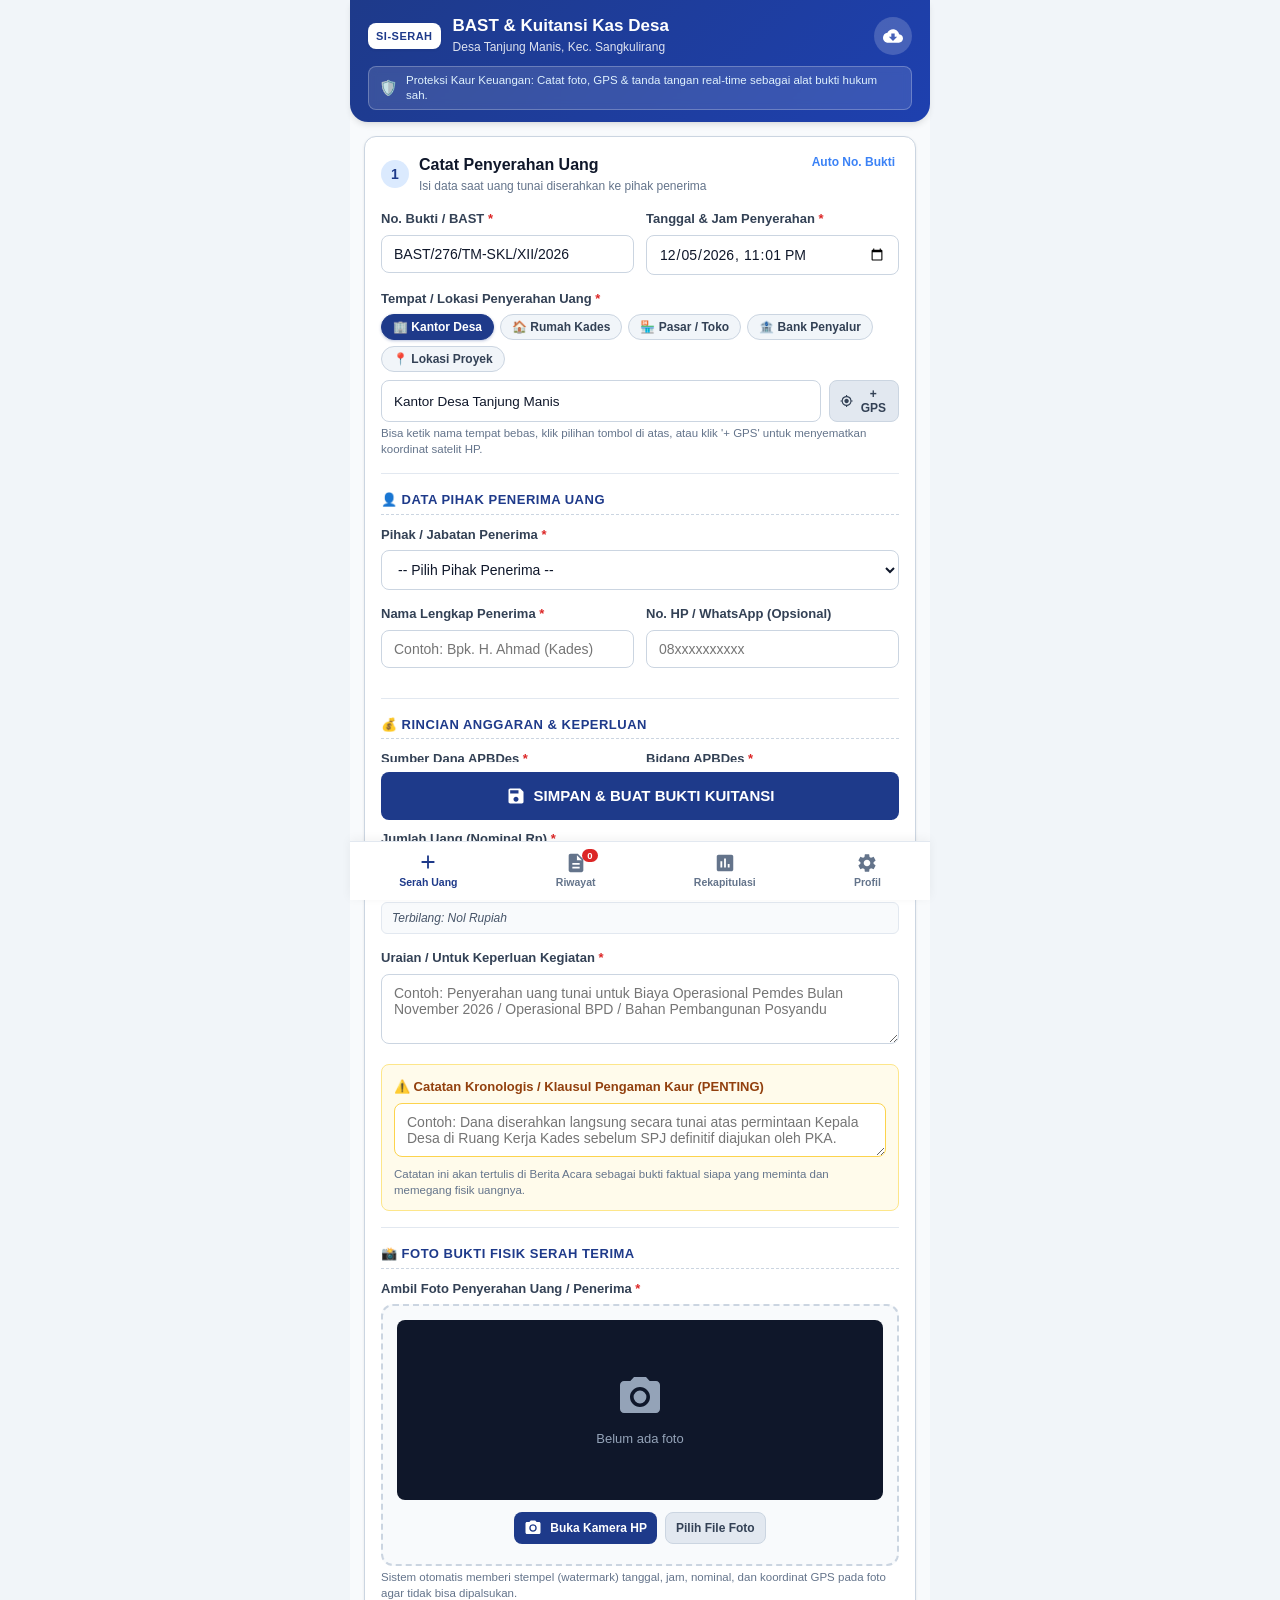
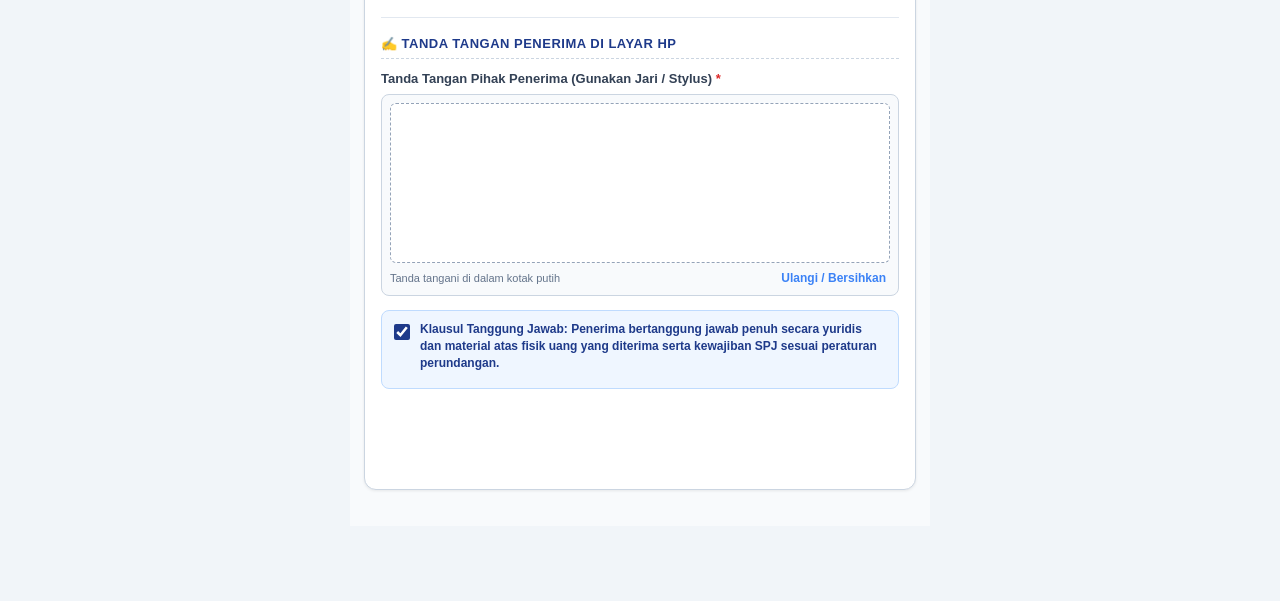
==== android/app/src/main/assets/index.html @ 02abe0c5 "Revisi v1.0.2: Format 1 halaman A4 rapi, logo Kutai Timur, alamat baru, dan output Rekapitulasi Exce" ====
<!DOCTYPE html>
<html lang="id">
<head>
  <meta charset="UTF-8">
  <meta name="viewport" content="width=device-width, initial-scale=1.0, maximum-scale=1.0, user-scalable=no">
  <meta name="theme-color" content="#1e3a8a">
  <meta name="apple-mobile-web-app-capable" content="yes">
  <meta name="apple-mobile-web-app-status-bar-style" content="black-translucent">
  <title>SI-SERAH DESA | Kuitansi & BAST Digital Dana Desa</title>
  <link rel="manifest" href="manifest.json">
  <link rel="stylesheet" href="styles.css">
  <link rel="icon" type="image/svg+xml" href="data:image/svg+xml,<svg xmlns='http://www.w3.org/2000/svg' viewBox='0 0 24 24' fill='%231e3a8a'><path d='M12 2C6.48 2 2 6.48 2 12s4.48 10 10 10 10-4.48 10-10S17.52 2 12 2zm1 17.93c-3.95-.49-7-3.85-7-7.93 0-.62.08-1.21.21-1.79L9 15v1c0 1.1.9 2 2 2v1.93zm6.9-2.54c-.26-.81-1-1.39-1.9-1.39h-1v-3c0-.55-.45-1-1-1H8v-2h2c.55 0 1-.45 1-1V7h2c1.1 0 2-.9 2-2v-.41c2.93 1.19 5 4.06 5 7.41 0 2.08-.8 3.97-2.1 5.39z'/></svg>">
</head>
<body>
  <div id="app" class="app-container">
    <!-- Top Header -->
    <header class="app-header no-print">
      <div class="header-content">
        <div class="header-logo-area">
          <div class="header-badge">SI-SERAH</div>
          <div>
            <h1 class="header-title">BAST & Kuitansi Kas Desa</h1>
            <p class="header-subtitle" id="headerSubtitle">Desa Tanjung Manis, Kec. Sangkulirang</p>
          </div>
        </div>
        <div class="header-actions">
          <button id="btnQuickBackup" class="btn-icon" title="Ekspor Cadangan Data">
            <svg viewBox="0 0 24 24" width="20" height="20" fill="currentColor"><path d="M19.35 10.04C18.67 6.59 15.64 4 12 4 9.11 4 6.6 5.64 5.35 8.04 2.34 8.36 0 10.91 0 14c0 3.31 2.69 6 6 6h13c2.76 0 5-2.24 5-5 0-2.64-2.05-4.78-4.65-4.96zM17 13l-5 5-5-5h3V9h4v4h3z"/></svg>
          </button>
        </div>
      </div>
      <!-- Notice Alert for Protection -->
      <div class="protection-banner">
        <span class="protection-icon">🛡️</span>
        <span class="protection-text">Proteksi Kaur Keuangan: Catat foto, GPS & tanda tangan real-time sebagai alat bukti hukum sah.</span>
      </div>
    </header>

    <!-- Main View Container -->
    <main class="main-content">

      <!-- ================= TAB 1: FORM INPUT SERAH TERIMA ================= -->
      <section id="tab-form" class="tab-pane active no-print">
        <div class="card form-card">
          <div class="card-header">
            <div class="card-title-group">
              <span class="badge-number">1</span>
              <div>
                <h2 class="card-title">Catat Penyerahan Uang</h2>
                <p class="card-subtitle">Isi data saat uang tunai diserahkan ke pihak penerima</p>
              </div>
            </div>
            <button type="button" id="btnAutoNo" class="btn-text-sm">Auto No. Bukti</button>
          </div>

          <form id="disbursementForm" autocomplete="off">
            <!-- No. Bukti & Tanggal -->
            <div class="form-grid-2">
              <div class="form-group">
                <label for="noBukti">No. Bukti / BAST <span class="req">*</span></label>
                <input type="text" id="noBukti" name="noBukti" required placeholder="BAST/001/TM/2026">
              </div>
              <div class="form-group">
                <label for="tanggal">Tanggal & Jam Penyerahan <span class="req">*</span></label>
                <input type="datetime-local" id="tanggal" name="tanggal" required>
              </div>
            </div>

            <!-- Lokasi Penyerahan Uang (Bisa Manual & GPS) -->
            <div class="form-group gps-group">
              <label for="lokasiKoordinat">Tempat / Lokasi Penyerahan Uang <span class="req">*</span></label>
              
              <!-- Pilihan Cepat Lokasi -->
              <div class="quick-location-chips" id="quickLocationChips">
                <button type="button" class="btn-chip active-chip" data-loc="Kantor Desa Tanjung Manis">🏢 Kantor Desa</button>
                <button type="button" class="btn-chip" data-loc="Rumah Kepala Desa">🏠 Rumah Kades</button>
                <button type="button" class="btn-chip" data-loc="Pasar / Toko Sangkulirang">🏪 Pasar / Toko</button>
                <button type="button" class="btn-chip" data-loc="Bank Penyalur (Sangkulirang)">🏦 Bank Penyalur</button>
                <button type="button" class="btn-chip" data-loc="Lokasi Lapangan / Proyek">📍 Lokasi Proyek</button>
              </div>

              <div class="gps-control">
                <input type="text" id="lokasiKoordinat" name="lokasiKoordinat" required placeholder="Ketik lokasi bebas (misal: Di Kantor Desa / Rumah Kades / Pasar Sangkulirang)" value="Kantor Desa Tanjung Manis">
                <button type="button" id="btnGetLocation" class="btn-secondary btn-sm" title="Kunci Koordinat Satelit GPS">
                  <svg viewBox="0 0 24 24" width="16" height="16" fill="currentColor"><path d="M12 8c-2.21 0-4 1.79-4 4s1.79 4 4 4 4-1.79 4-4-1.79-4-4-4zm8.94 3A8.994 8.994 0 0 0 13 3.06V1h-2v2.06A8.994 8.994 0 0 0 3.06 11H1v2h2.06A8.994 8.994 0 0 0 11 20.94V23h2v-2.06A8.994 8.994 0 0 0 20.94 13H23v-2h-2.06zM12 19c-3.87 0-7-3.13-7-7s3.13-7 7-7 7 3.13 7 7-3.13 7-7 7z"/></svg>
                  + GPS
                </button>
              </div>
              <small class="help-text" id="gpsStatus">Bisa ketik nama tempat bebas, klik pilihan tombol di atas, atau klik '+ GPS' untuk menyematkan koordinat satelit HP.</small>
            </div>

            <hr class="form-divider">

            <!-- Data Penerima -->
            <div class="section-title">
              <span>👤 Data Pihak Penerima Uang</span>
            </div>

            <div class="form-group">
              <label for="penerimaJabatan">Pihak / Jabatan Penerima <span class="req">*</span></label>
              <select id="penerimaJabatan" name="penerimaJabatan" required>
                <option value="">-- Pilih Pihak Penerima --</option>
                <option value="Kepala Desa">Kepala Desa (Kades)</option>
                <option value="Badan Permusyawaratan Desa (BPD)">Pengurus / Anggota BPD</option>
                <option value="Pelaksana Kegiatan Anggaran (PKA)">Pelaksana Kegiatan Anggaran (PKA / Kasi / Kaur)</option>
                <option value="Tim Pelaksana Kegiatan (TPK)">Tim Pelaksana Kegiatan (TPK Fisik)</option>
                <option value="Lembaga Pemberdayaan Masyarakat (LPM)">LPM / Karang Taruna / PKK</option>
                <option value="Pihak Ketiga / Rekanan / Penyedia">Pihak Ketiga / Rekanan / Toko</option>
                <option value="Penerima Manfaat Langsung">Penerima Manfaat Langsung (BLT-DD / Honor)</option>
                <option value="Lainnya">Lainnya (Tulis Manual)</option>
              </select>
            </div>

            <div class="form-grid-2">
              <div class="form-group">
                <label for="penerimaNama">Nama Lengkap Penerima <span class="req">*</span></label>
                <input type="text" id="penerimaNama" name="penerimaNama" required placeholder="Contoh: Bpk. H. Ahmad (Kades)">
              </div>
              <div class="form-group">
                <label for="penerimaKontak">No. HP / WhatsApp (Opsional)</label>
                <input type="tel" id="penerimaKontak" name="penerimaKontak" placeholder="08xxxxxxxxxx">
              </div>
            </div>

            <hr class="form-divider">

            <!-- Rincian Dana -->
            <div class="section-title">
              <span>💰 Rincian Anggaran & Keperluan</span>
            </div>

            <div class="form-grid-2">
              <div class="form-group">
                <label for="sumberDana">Sumber Dana APBDes <span class="req">*</span></label>
                <select id="sumberDana" name="sumberDana" required>
                  <option value="DDS (Dana Desa)">DDS (Dana Desa / APBN)</option>
                  <option value="ADD (Alokasi Dana Desa)">ADD (Alokasi Dana Desa / APBD)</option>
                  <option value="PBH (Bagi Hasil Pajak & Retribusi)">PBH (Bagi Hasil Pajak & Retribusi)</option>
                  <option value="PADes (Pendapatan Asli Desa)">PADes (Pendapatan Asli Desa)</option>
                  <option value="Bantuan Keuangan Provinsi/Kabupaten">Bantuan Keuangan Provinsi / Kab</option>
                  <option value="SiLPA (Sisa Lebih Perhitungan Anggaran)">SiLPA Tahun Sebelumnya</option>
                  <option value="Pendapatan Lain-lain Sah">Pendapatan Lain-lain Sah</option>
                </select>
              </div>

              <div class="form-group">
                <label for="bidangKegiatan">Bidang APBDes <span class="req">*</span></label>
                <select id="bidangKegiatan" name="bidangKegiatan" required>
                  <option value="Bidang 1: Penyelenggaraan Pemerintahan Desa">Bidang 1: Operasional / Pemdes</option>
                  <option value="Bidang 2: Pelaksanaan Pembangunan Desa">Bidang 2: Pembangunan / Fisik</option>
                  <option value="Bidang 3: Pembinaan Kemasyarakatan Desa">Bidang 3: Pembinaan Kemasyarakatan</option>
                  <option value="Bidang 4: Pemberdayaan Masyarakat Desa">Bidang 4: Pemberdayaan Masyarakat</option>
                  <option value="Bidang 5: Penanggulangan Bencana & Darurat">Bidang 5: Bencana / Darurat / BLT</option>
                </select>
              </div>
            </div>

            <div class="form-group">
              <label for="jumlahUang">Jumlah Uang (Nominal Rp) <span class="req">*</span></label>
              <div class="input-currency">
                <span class="currency-prefix">Rp</span>
                <input type="text" id="jumlahUang" name="jumlahUang" required placeholder="0" class="input-lg">
              </div>
              <div class="terbilang-box" id="terbilangBox">
                <em>Terbilang: Nol Rupiah</em>
              </div>
            </div>

            <div class="form-group">
              <label for="uraianKeperluan">Uraian / Untuk Keperluan Kegiatan <span class="req">*</span></label>
              <textarea id="uraianKeperluan" name="uraianKeperluan" rows="3" required placeholder="Contoh: Penyerahan uang tunai untuk Biaya Operasional Pemdes Bulan November 2026 / Operasional BPD / Bahan Pembangunan Posyandu"></textarea>
            </div>

            <!-- Catatan Khusus Pengaman Kaur Keuangan -->
            <div class="form-group highlight-box">
              <label for="catatanKaur">⚠️ Catatan Kronologis / Klausul Pengaman Kaur (PENTING)</label>
              <textarea id="catatanKaur" name="catatanKaur" rows="2" placeholder="Contoh: Dana diserahkan langsung secara tunai atas permintaan Kepala Desa di Ruang Kerja Kades sebelum SPJ definitif diajukan oleh PKA."></textarea>
              <small class="help-text">Catatan ini akan tertulis di Berita Acara sebagai bukti faktual siapa yang meminta dan memegang fisik uangnya.</small>
            </div>

            <hr class="form-divider">

            <!-- FOTO BUKTI SERAH TERIMA -->
            <div class="section-title">
              <span>📸 Foto Bukti Fisik Serah Terima</span>
            </div>

            <div class="form-group">
              <label>Ambil Foto Penyerahan Uang / Penerima <span class="req">*</span></label>
              <div class="photo-capture-area">
                <div class="photo-preview-wrap" id="photoPreviewWrap">
                  <div class="photo-placeholder" id="photoPlaceholder">
                    <svg viewBox="0 0 24 24" width="48" height="48" fill="currentColor"><path d="M12 12m-3.2 0a3.2 3.2 0 1 0 6.4 0 3.2 3.2 0 1 0 -6.4 0M9 2L7.17 4H4c-1.1 0-2 .9-2 2v12c0 1.1.9 2 2 2h16c1.1 0 2-.9 2-2V6c0-1.1-.9-2-2-2h-3.17L15 2H9zm3 15c-2.76 0-5-2.24-5-5s2.24-5 5-5 5 2.24 5 5-2.24 5-5 5z"/></svg>
                    <p>Belum ada foto</p>
                  </div>
                  <img id="photoPreview" alt="Bukti Serah Terima" class="photo-img hidden">
                </div>

                <div class="photo-btn-row">
                  <label for="cameraInput" class="btn-primary btn-sm btn-camera">
                    <svg viewBox="0 0 24 24" width="18" height="18" fill="currentColor"><path d="M12 12m-3.2 0a3.2 3.2 0 1 0 6.4 0 3.2 3.2 0 1 0 -6.4 0M9 2L7.17 4H4c-1.1 0-2 .9-2 2v12c0 1.1.9 2 2 2h16c1.1 0 2-.9 2-2V6c0-1.1-.9-2-2-2h-3.17L15 2H9zm3 15c-2.76 0-5-2.24-5-5s2.24-5 5-5 5 2.24 5 5-2.24 5-5 5z"/></svg>
                    Buka Kamera HP
                  </label>
                  <input type="file" id="cameraInput" accept="image/*" capture="environment" class="hidden">

                  <label for="galleryInput" class="btn-secondary btn-sm">
                    Pilih File Foto
                  </label>
                  <input type="file" id="galleryInput" accept="image/*" class="hidden">

                  <button type="button" id="btnHapusFoto" class="btn-danger-outline btn-sm hidden">Hapus Foto</button>
                </div>
              </div>
              <small class="help-text">Sistem otomatis memberi stempel (watermark) tanggal, jam, nominal, dan koordinat GPS pada foto agar tidak bisa dipalsukan.</small>
            </div>

            <hr class="form-divider">

            <!-- TANDA TANGAN DIGITAL -->
            <div class="section-title">
              <span>✍️ Tanda Tangan Penerima di Layar HP</span>
            </div>

            <div class="form-group">
              <label>Tanda Tangan Pihak Penerima (Gunakan Jari / Stylus) <span class="req">*</span></label>
              <div class="signature-container">
                <canvas id="signatureCanvas" class="sig-canvas" width="400" height="180"></canvas>
                <div class="sig-toolbar">
                  <span class="sig-hint">Tanda tangani di dalam kotak putih</span>
                  <button type="button" id="btnClearSig" class="btn-text-sm">Ulangi / Bersihkan</button>
                </div>
              </div>
            </div>

            <div class="disclaimer-agreement">
              <label class="checkbox-label">
                <input type="checkbox" id="checkLegalAgreement" required checked>
                <span><strong>Klausul Tanggung Jawab:</strong> Penerima bertanggung jawab penuh secara yuridis dan material atas fisik uang yang diterima serta kewajiban SPJ sesuai peraturan perundangan.</span>
              </label>
            </div>

            <!-- Action Buttons -->
            <div class="form-actions-sticky">
              <button type="submit" id="btnSimpan" class="btn-primary btn-block btn-lg">
                <svg viewBox="0 0 24 24" width="20" height="20" fill="currentColor"><path d="M17 3H5c-1.11 0-2 .9-2 2v14c0 1.1.89 2 2 2h14c1.1 0 2-.9 2-2V7l-4-4zm-5 16c-1.66 0-3-1.34-3-3s1.34-3 3-3 3 1.34 3 3-1.34 3-3 3zm3-10H5V5h10v4z"/></svg>
                SIMPAN & BUAT BUKTI KUITANSI
              </button>
            </div>
          </form>
        </div>
      </section>

      <!-- ================= TAB 2: RIWAYAT & BUKTI CATATAN ================= -->
      <section id="tab-records" class="tab-pane no-print">
        <div class="card records-card">
          <div class="card-header">
            <div>
              <h2 class="card-title">Buku Kas & Riwayat Serah Terima</h2>
              <p class="card-subtitle">Semua catatan transaksi & pegangan aman Kaur Keuangan</p>
            </div>
            <div class="header-tools">
              <button id="btnExportCsv" class="btn-secondary btn-sm" title="Download Excel / CSV">
                <svg viewBox="0 0 24 24" width="16" height="16" fill="currentColor"><path d="M19 9h-4V3H9v6H5l7 7 7-7zM5 18v2h14v-2H5z"/></svg>
                Ekspor Excel
              </button>
            </div>
          </div>

          <!-- Total Ringkasan Box -->
          <div class="summary-cards-row">
            <div class="summary-card">
              <div class="summary-label">Total Transaksi</div>
              <div class="summary-val" id="sumTotalCount">0 Data</div>
            </div>
            <div class="summary-card summary-highlight">
              <div class="summary-label">Total Dana Diserahkan</div>
              <div class="summary-val" id="sumTotalAmount">Rp 0</div>
            </div>
          </div>

          <!-- Filter & Search -->
          <div class="filter-bar">
            <input type="text" id="searchInput" placeholder="Cari nama penerima, no bukti, kegiatan..." class="search-input">
            <select id="filterPihak" class="filter-select">
              <option value="ALL">Semua Pihak Penerima</option>
              <option value="Kepala Desa">Kepala Desa (Kades)</option>
              <option value="Badan Permusyawaratan Desa (BPD)">BPD</option>
              <option value="Pelaksana Kegiatan Anggaran (PKA)">PKA / Kasi / Kaur</option>
              <option value="Tim Pelaksana Kegiatan (TPK)">TPK</option>
              <option value="Lainnya">Pihak Lain</option>
            </select>
          </div>

          <!-- Records List Container -->
          <div id="recordsList" class="records-list">
            <!-- List items injected via JS -->
          </div>
        </div>
      </section>

      <!-- ================= TAB 3: REKAPITULASI PIHAK & AUDIT ================= -->
      <section id="tab-audit" class="tab-pane no-print">
        <div class="card audit-card">
          <div class="card-header">
            <div>
              <h2 class="card-title">Rekapitulasi Penerima Dana</h2>
              <p class="card-subtitle">Pemetaan total uang yang diambil Kades, BPD, dan PKA</p>
            </div>
            <div class="header-tools">
              <button type="button" id="btnExportExcelAudit" class="btn-success-sm" title="Download Buku Catatan & Rekapitulasi Excel Bergaris Lengkap">
                <svg viewBox="0 0 24 24" width="16" height="16" fill="currentColor"><path d="M19 9h-4V3H9v6H5l7 7 7-7zM5 18v2h14v-2H5z"/></svg>
                Unduh Rekap Excel
              </button>
            </div>
          </div>

          <div class="alert-info-box">
            <strong>Analisis Pengamanan Kaur:</strong> Pantau akumulasi dana yang diserahkan langsung ke Kepala Desa atau BPD agar Anda memiliki rekap total jika sewaktu-waktu ada pemeriksaan atau klarifikasi.
          </div>

          <div id="rekapByPihakContainer" class="rekap-container">
            <!-- Dynamically populated -->
          </div>

          <div class="section-title mt-4">
            <span>📊 Rekapitulasi Berdasarkan Sumber Dana</span>
          </div>
          <div id="rekapBySumberContainer" class="rekap-container">
            <!-- Dynamically populated -->
          </div>
        </div>
      </section>

      <!-- ================= TAB 4: PENGATURAN & PROFIL DESA ================= -->
      <section id="tab-settings" class="tab-pane no-print">
        <div class="card settings-card">
          <div class="card-header">
            <div>
              <h2 class="card-title">Profil Desa & Data Kaur</h2>
              <p class="card-subtitle">Data ini akan tercantum di Kop Kuitansi & Dokumen Berita Acara</p>
            </div>
          </div>

          <form id="settingsForm">
            <div class="form-group">
              <label for="setNamaDesa">Nama Desa</label>
              <input type="text" id="setNamaDesa" value="Tanjung Manis">
            </div>

            <div class="form-group">
              <label for="setKecamatan">Kecamatan</label>
              <input type="text" id="setKecamatan" value="Sangkulirang">
            </div>

            <div class="form-group">
              <label for="setKabupaten">Kabupaten / Kota</label>
              <input type="text" id="setKabupaten" value="Kutai Timur">
            </div>

            <div class="form-group">
              <label for="setProvinsi">Provinsi</label>
              <input type="text" id="setProvinsi" value="Kalimantan Timur">
            </div>

            <div class="form-group">
              <label for="setAlamatDesa">Alamat Lengkap Kantor Desa</label>
              <input type="text" id="setAlamatDesa" value="Jl. Poros RT. 003 Dusun I Desa Tanjung Manis Kecamatan Sangkulirang Kode Pos 75684">
            </div>

            <hr class="form-divider">

            <div class="form-group">
              <label for="setNamaKaur">Nama Kaur Keuangan (Pemberi Uang / Anda)</label>
              <input type="text" id="setNamaKaur" placeholder="Nama Anda" value="">
            </div>

            <div class="form-group">
              <label for="setKadesNamaDefault">Nama Kepala Desa Saat Ini</label>
              <input type="text" id="setKadesNamaDefault" placeholder="Nama Kepala Desa Tanjung Manis" value="">
            </div>

            <div class="form-group">
              <button type="submit" class="btn-primary btn-block">Simpan Profil Desa</button>
            </div>
          </form>

          <hr class="form-divider">

          <div class="backup-actions">
            <h3>Pusat Cadangan & Pemulihan (Backup)</h3>
            <p class="text-muted">Semua foto dan data tersimpan aman di HP Anda secara offline. Lakukan backup berkala ke Google Drive / WhatsApp Anda.</p>
            <div class="btn-group-stacked">
              <button type="button" id="btnDownloadBackupJson" class="btn-secondary btn-block">
                💾 Download File Backup Lengkap (.json)
              </button>
              <label for="restoreFileInput" class="btn-outline btn-block text-center cursor-pointer">
                📂 Pulihkan Data dari File Cadangan
              </label>
              <input type="file" id="restoreFileInput" accept=".json" class="hidden">
              <button type="button" id="btnResetAllData" class="btn-danger-outline btn-block btn-sm">
                ⚠️ Kosongkan Semua Data di HP
              </button>
            </div>
          </div>
        </div>
      </section>

      <!-- ================= MODAL / VIEW KUITANSI & BAST SIAP CETAK ================= -->
      <div id="kuitansiModal" class="modal-overlay hidden">
        <div class="modal-dialog">
          <div class="modal-header no-print">
            <h3 class="modal-title">Dokumen Berita Acara & Kuitansi</h3>
            <div class="modal-header-actions">
              <button type="button" id="btnShareWa" class="btn-success-sm" title="Kirim Teks ke WhatsApp">
                <svg viewBox="0 0 24 24" width="16" height="16" fill="currentColor"><path d="M16.75 13.96c.25.13.41.2.46.3.06.11.04.61-.21 1.18-.2.56-1.24 1.1-1.7 1.12-.46.02-.47.36-2.96-.73-2.49-1.09-3.99-3.75-4.11-3.92-.12-.17-.99-1.38-.99-2.63 0-1.25.62-1.87.85-2.12.23-.25.5-.31.67-.31.17 0 .33 0 .48.01.15.01.35-.06.55.43.2.49.69 1.76.75 1.89.06.13.1.28.02.45-.09.17-.13.27-.27.42-.14.15-.29.33-.42.45-.14.13-.29.27-.12.56.17.29.74 1.25 1.59 2.02 1.09.98 2.01 1.28 2.3 1.42.29.14.46.12.63-.08.17-.2.74-.87.94-1.17.2-.3.4-.25.67-.15zM12 2C6.48 2 2 6.48 2 12c0 1.82.49 3.53 1.34 5L2 22l5.14-1.32c1.43.78 3.06 1.23 4.86 1.23 5.52 0 10-4.48 10-10S17.52 2 12 2z"/></svg>
                WA
              </button>
              <button type="button" id="btnDownloadImage" class="btn-secondary-sm" title="Simpan Gambar Kuitansi ke Galeri / Download">
                <svg viewBox="0 0 24 24" width="16" height="16" fill="currentColor"><path d="M19 12v7H5v-7H3v7c0 1.1.9 2 2 2h14c1.1 0 2-.9 2-2v-7h-2zm-6 .67l2.59-2.58L17 11.5l-5 5-5-5 1.41-1.41L11 12.67V3h2v9.67z"/></svg>
                Galeri
              </button>
              <button type="button" id="btnPrintKuitansi" class="btn-primary-sm" title="Simpan sebagai PDF / Cetak">
                <svg viewBox="0 0 24 24" width="16" height="16" fill="currentColor"><path d="M19 8H5c-1.66 0-3 1.34-3 3v6h4v4h12v-4h4v-6c0-1.66-1.34-3-3-3zm-3 11H8v-5h8v5zm3-7c-.55 0-1-.45-1-1s.45-1 1-1 1 .45 1 1-.45 1-1 1zm-1-9H6v4h12V3z"/></svg>
                Simpan PDF
              </button>
              <button type="button" id="btnCloseModal" class="btn-close">&times;</button>
            </div>
          </div>

          <!-- The Official Printed Document Paper -->
          <div class="modal-body">
            <div id="printableDocument" class="printable-paper">
              <!-- Official Kop Surat Desa -->
              <div class="doc-kop">
                <div class="kop-header-flex">
                  <img src="logo-kutim.png" class="kop-logo-img" alt="Logo Kutai Timur">
                  <div class="doc-kop-text">
                    <h3 class="kop-kab">PEMERINTAH KABUPATEN KUTAI TIMUR</h3>
                    <h3 class="kop-kec">KECAMATAN SANGKULIRANG</h3>
                    <h2 class="kop-desa" id="docDesaTitle">PEMERINTAH DESA TANJUNG MANIS</h2>
                    <p class="kop-alamat" id="docDesaAlamat">Jl. Poros RT. 003 Dusun I Desa Tanjung Manis Kecamatan Sangkulirang Kode Pos 75684</p>
                  </div>
                </div>
                <div class="doc-kop-line"></div>
              </div>

              <!-- Judul Dokumen -->
              <div class="doc-title-block">
                <h4 class="doc-title">BERITA ACARA & KUITANSI SERAH TERIMA KAS DESA</h4>
                <div class="doc-no" id="docNoBukti">Nomor: BAST/001/TM/2026</div>
              </div>

              <!-- Narasi Pembuka -->
              <p class="doc-narasi">
                Pada hari ini, <strong id="docHariTanggal">Jumat, 06 November 2026</strong>, bertempat di <span id="docTempat">Kantor Desa Tanjung Manis</span>, telah dilakukan penyerahan fisik uang kas APBDes oleh Kaur Keuangan Desa Tanjung Manis kepada Pihak Penerima dengan rincian sebagai berikut:
              </p>

              <!-- Tabel Rincian -->
              <table class="doc-table">
                <tr>
                  <td class="col-lbl">1. Pihak Yang Menerima</td>
                  <td class="col-sep">:</td>
                  <td><strong id="docPenerimaNama">-</strong></td>
                </tr>
                <tr>
                  <td class="col-lbl">2. Jabatan / Kedudukan</td>
                  <td class="col-sep">:</td>
                  <td><span id="docPenerimaJabatan">-</span></td>
                </tr>
                <tr>
                  <td class="col-lbl">3. Sumber Dana APBDes</td>
                  <td class="col-sep">:</td>
                  <td><strong id="docSumberDana">-</strong></td>
                </tr>
                <tr>
                  <td class="col-lbl">4. Bidang / Sub Bidang</td>
                  <td class="col-sep">:</td>
                  <td><span id="docBidangKegiatan">-</span></td>
                </tr>
                <tr>
                  <td class="col-lbl">5. Uraian Keperluan</td>
                  <td class="col-sep">:</td>
                  <td><span id="docUraian">-</span></td>
                </tr>
                <tr class="row-highlight">
                  <td class="col-lbl">6. JUMLAH NOMINAL</td>
                  <td class="col-sep">:</td>
                  <td><span class="doc-nominal-big" id="docNominal">Rp 0</span></td>
                </tr>
                <tr>
                  <td class="col-lbl">7. Terbilang</td>
                  <td class="col-sep">:</td>
                  <td><em id="docTerbilang" class="doc-terbilang-text">Nol Rupiah</em></td>
                </tr>
                <tr id="rowCatatanKaur">
                  <td class="col-lbl">8. Catatan Fakta Serah Terima</td>
                  <td class="col-sep">:</td>
                  <td><span id="docCatatanFakta" class="doc-fakta">-</span></td>
                </tr>
                <tr>
                  <td class="col-lbl">9. Titik Koordinat GPS</td>
                  <td class="col-sep">:</td>
                  <td><span id="docGpsCoord" class="coord-tag">-</span></td>
                </tr>
                <tr>
                  <td class="col-lbl">10. Segel Digital Forensik</td>
                  <td class="col-sep">:</td>
                  <td><span id="docDigitalHash" class="hash-tag">SHA-256: Verifying...</span></td>
                </tr>
              </table>

              <!-- Grid Berdampingan: Foto Eviden & Klausul Mutlak (Agar Muat 1 Lembar A4 Rapi) -->
              <div class="doc-bottom-grid">
                <!-- Kolom Kiri: Foto Eviden Fisik -->
                <div class="doc-eviden-block">
                  <div class="eviden-header">DOKUMENTASI PENYERAHAN REAL-TIME:</div>
                  <div class="eviden-photo-container">
                    <img id="docFotoEviden" class="doc-foto-img" alt="Foto Bukti Penyerahan">
                  </div>
                </div>

                <!-- Kolom Kanan: Pernyataan Tanggung Jawab Mutlak -->
                <div class="doc-klausul-block">
                  <div class="doc-klausul">
                    <strong>PERNYATAAN TANGGUNG JAWAB MUTLAK:</strong>
                    <p>
                      Dengan ditandatanganinya Berita Acara ini, Pihak Penerima menyatakan telah menerima fisik uang tunai dalam jumlah penuh sebagaimana tercantum di atas, dan <u>bertanggung jawab mutlak</u> baik secara yuridis, administratif, maupun keuangan atas penggunaan dana tersebut serta wajib menyelesaikan kelengkapan bukti SPJ sesuai peraturan perundang-undangan.
                    </p>
                  </div>
                </div>
              </div>

              <!-- Tanda Tangan Para Pihak -->
              <div class="doc-signatures">
                <div class="sig-box">
                  <p class="sig-role">Pihak Yang Menyerahkan,<br><strong>Kaur Keuangan Desa Tanjung Manis</strong></p>
                  <div class="sig-space">
                    <span class="sig-stamp-text">TELAH DISERAHKAN TUNAI</span>
                  </div>
                  <p class="sig-name" id="docSignKaurNama">( ........................................ )</p>
                </div>

                <div class="sig-box">
                  <p class="sig-role">Pihak Yang Menerima,<br><span id="docSignPenerimaJabatan">Penerima Uang</span></p>
                  <div class="sig-space-recipient">
                    <img id="docSignRecipientImg" class="sig-recipient-img hidden" alt="Tanda Tangan Penerima">
                    <div id="docSignPlaceholder" class="sig-placeholder-line"></div>
                  </div>
                  <p class="sig-name" id="docSignPenerimaNama">( ........................................ )</p>
                </div>
              </div>

              <!-- Footer Dokumen -->
              <div class="doc-footer">
                <span>Dokumen Sah Administrasi Keuangan Desa | Geotag & Digital Signature Verified</span>
                <span id="docGeneratedTime">Dicetak: -</span>
              </div>
            </div>
          </div>
        </div>
      </div>

    </main>

    <!-- Bottom Navigation Bar (Mobile Friendly) -->
    <nav class="bottom-nav no-print">
      <button class="nav-item active" data-tab="tab-form">
        <svg viewBox="0 0 24 24" width="22" height="22" fill="currentColor"><path d="M19 13h-6v6h-2v-6H5v-2h6V5h2v6h6v2z"/></svg>
        <span>Serah Uang</span>
      </button>

      <button class="nav-item" data-tab="tab-records">
        <svg viewBox="0 0 24 24" width="22" height="22" fill="currentColor"><path d="M14 2H6c-1.1 0-1.99.9-1.99 2L4 20c0 1.1.89 2 1.99 2H18c1.1 0 2-.9 2-2V8l-6-6zm2 16H8v-2h8v2zm0-4H8v-2h8v2zm-3-5V3.5L18.5 9H13z"/></svg>
        <span>Riwayat</span>
        <span class="badge-count" id="badgeCount">0</span>
      </button>

      <button class="nav-item" data-tab="tab-audit">
        <svg viewBox="0 0 24 24" width="22" height="22" fill="currentColor"><path d="M19 3H5c-1.1 0-2 .9-2 2v14c0 1.1.9 2 2 2h14c1.1 0 2-.9 2-2V5c0-1.1-.9-2-2-2zM9 17H7v-7h2v7zm4 0h-2V7h2v10zm4 0h-2v-4h2v4z"/></svg>
        <span>Rekapitulasi</span>
      </button>

      <button class="nav-item" data-tab="tab-settings">
        <svg viewBox="0 0 24 24" width="22" height="22" fill="currentColor"><path d="M19.14 12.94c.04-.3.06-.61.06-.94 0-.32-.02-.64-.07-.94l2.03-1.58c.18-.14.23-.41.12-.61l-1.92-3.32c-.12-.22-.37-.29-.59-.22l-2.39.96c-.5-.38-1.03-.7-1.62-.94l-.36-2.54c-.04-.24-.24-.41-.48-.41h-3.84c-.24 0-.43.17-.47.41l-.36 2.54c-.59.24-1.13.57-1.62.94l-2.39-.96c-.22-.08-.47 0-.59.22L2.74 8.87c-.12.21-.08.47.12.61l2.03 1.58c-.05.3-.09.63-.09.94s.02.64.07.94l-2.03 1.58c-.18.14-.23.41-.12.61l1.92 3.32c.12.22.37.29.59.22l2.39-.96c.5.38 1.03.7 1.62.94l.36 2.54c.05.24.24.41.48.41h3.84c.24 0 .44-.17.47-.41l.36-2.54c.59-.24 1.13-.56 1.62-.94l2.39.96c.22.08.47 0 .59-.22l1.92-3.32c.12-.22.07-.47-.12-.61l-2.01-1.58zM12 15.6c-1.98 0-3.6-1.62-3.6-3.6s1.62-3.6 3.6-3.6 3.6 1.62 3.6 3.6-1.62 3.6-3.6 3.6z"/></svg>
        <span>Profil</span>
      </button>
    </nav>

    <!-- Toast Notification -->
    <div id="toast" class="toast hidden"></div>
  </div>

  <script src="app.js"></script>
</body>
</html>
---- android/app/src/main/assets/styles.css ----
/* ========================================================
   SI-SERAH DESA: CSS STYLESHEET
   Mobile-First, Offline-Ready, Professional Village Gov Design
   ======================================================== */

:root {
  --primary: #1e3a8a;          /* Navy Blue */
  --primary-dark: #172554;
  --primary-light: #3b82f6;
  --accent: #059669;           /* Emerald Green */
  --accent-light: #10b981;
  --warning: #d97706;          /* Amber */
  --danger: #dc2626;           /* Crimson */
  --bg-main: #f1f5f9;          /* Slate 100 */
  --card-bg: #ffffff;
  --text-main: #0f172a;        /* Slate 900 */
  --text-muted: #64748b;       /* Slate 500 */
  --border-color: #cbd5e1;     /* Slate 300 */
  --radius-sm: 8px;
  --radius-md: 12px;
  --radius-lg: 18px;
  --shadow-sm: 0 1px 3px rgba(0,0,0,0.08);
  --shadow-md: 0 4px 6px -1px rgba(0,0,0,0.1), 0 2px 4px -2px rgba(0,0,0,0.06);
  --shadow-lg: 0 10px 15px -3px rgba(0,0,0,0.1), 0 4px 6px -4px rgba(0,0,0,0.1);
  --font-family: -apple-system, BlinkMacSystemFont, "Segoe UI", Roboto, Helvetica, Arial, sans-serif;
}

* {
  box-sizing: border-box;
  margin: 0;
  padding: 0;
  -webkit-tap-highlight-color: transparent;
}

body {
  font-family: var(--font-family);
  background-color: var(--bg-main);
  color: var(--text-main);
  line-height: 1.5;
  font-size: 15px;
  overflow-x: hidden;
  padding-bottom: 75px; /* Space for bottom nav */
}

/* App Container */
.app-container {
  max-width: 580px; /* Mobile optimal width */
  margin: 0 auto;
  min-height: 100vh;
  position: relative;
  background-color: #f8fafc;
}

/* Header */
.app-header {
  background: linear-gradient(135deg, var(--primary) 0%, #1e40af 100%);
  color: #ffffff;
  padding: 16px 18px 12px;
  border-bottom-left-radius: var(--radius-lg);
  border-bottom-right-radius: var(--radius-lg);
  box-shadow: var(--shadow-md);
  position: sticky;
  top: 0;
  z-index: 40;
}

.header-content {
  display: flex;
  align-items: center;
  justify-content: space-between;
}

.header-logo-area {
  display: flex;
  align-items: center;
  gap: 12px;
}

.header-badge {
  background-color: #ffffff;
  color: var(--primary);
  font-weight: 800;
  font-size: 11px;
  letter-spacing: 0.5px;
  padding: 5px 8px;
  border-radius: 8px;
  box-shadow: var(--shadow-sm);
}

.header-title {
  font-size: 17px;
  font-weight: 700;
  line-height: 1.2;
}

.header-subtitle {
  font-size: 12px;
  opacity: 0.85;
  margin-top: 2px;
}

.btn-icon {
  background: rgba(255,255,255,0.18);
  border: none;
  color: #fff;
  width: 38px;
  height: 38px;
  border-radius: 50%;
  display: flex;
  align-items: center;
  justify-content: center;
  cursor: pointer;
  transition: background 0.2s;
}

.btn-icon:hover {
  background: rgba(255,255,255,0.28);
}

/* Protection Alert Banner */
.protection-banner {
  margin-top: 10px;
  background: rgba(255, 255, 255, 0.12);
  border: 1px solid rgba(255, 255, 255, 0.25);
  border-radius: var(--radius-sm);
  padding: 6px 10px;
  display: flex;
  align-items: center;
  gap: 8px;
  font-size: 11.5px;
  backdrop-filter: blur(4px);
}

.protection-icon {
  font-size: 15px;
  flex-shrink: 0;
}

.protection-text {
  line-height: 1.3;
  color: #e0f2fe;
}

/* Main Content */
.main-content {
  padding: 14px 14px 20px;
}

.tab-pane {
  display: none;
}

.tab-pane.active {
  display: block;
  animation: fadeIn 0.2s ease-in-out;
}

@keyframes fadeIn {
  from { opacity: 0; transform: translateY(4px); }
  to { opacity: 1; transform: translateY(0); }
}

/* Card Container */
.card {
  background: var(--card-bg);
  border-radius: var(--radius-md);
  box-shadow: var(--shadow-sm);
  border: 1px solid var(--border-color);
  padding: 16px;
  margin-bottom: 16px;
}

.card-header {
  display: flex;
  justify-content: space-between;
  align-items: flex-start;
  margin-bottom: 14px;
}

.card-title-group {
  display: flex;
  align-items: center;
  gap: 10px;
}

.badge-number {
  background-color: #dbeafe;
  color: var(--primary);
  width: 28px;
  height: 28px;
  border-radius: 50%;
  display: flex;
  align-items: center;
  justify-content: center;
  font-weight: 700;
  font-size: 14px;
  flex-shrink: 0;
}

.card-title {
  font-size: 16px;
  font-weight: 700;
  color: var(--text-main);
}

.card-subtitle {
  font-size: 12px;
  color: var(--text-muted);
}

.section-title {
  font-size: 13px;
  font-weight: 700;
  color: var(--primary);
  text-transform: uppercase;
  letter-spacing: 0.5px;
  margin: 14px 0 10px;
  padding-bottom: 4px;
  border-bottom: 1px dashed var(--border-color);
}

/* Forms */
.form-grid-2 {
  display: grid;
  grid-template-columns: 1fr 1fr;
  gap: 12px;
}

.form-group {
  margin-bottom: 14px;
}

label {
  display: block;
  font-size: 13px;
  font-weight: 600;
  margin-bottom: 6px;
  color: #334155;
}

.req {
  color: var(--danger);
  font-weight: bold;
}

input[type="text"],
input[type="tel"],
input[type="datetime-local"],
select,
textarea {
  width: 100%;
  padding: 10px 12px;
  font-size: 14px;
  border: 1.5px solid var(--border-color);
  border-radius: var(--radius-sm);
  background-color: #ffffff;
  color: var(--text-main);
  outline: none;
  transition: all 0.2s;
  font-family: inherit;
}

input:focus,
select:focus,
textarea:focus {
  border-color: var(--primary-light);
  box-shadow: 0 0 0 3px rgba(59, 130, 246, 0.15);
}

.input-currency {
  position: relative;
  display: flex;
  align-items: center;
}

.currency-prefix {
  position: absolute;
  left: 12px;
  font-weight: 700;
  color: var(--primary);
  font-size: 16px;
  pointer-events: none;
}

.input-lg {
  padding-left: 42px !important;
  font-size: 18px !important;
  font-weight: 700 !important;
  color: #0f172a !important;
}

.terbilang-box {
  background: #f8fafc;
  border: 1px solid #e2e8f0;
  border-radius: 6px;
  padding: 6px 10px;
  margin-top: 5px;
  font-size: 12px;
  color: #475569;
}

.help-text {
  font-size: 11.5px;
  color: var(--text-muted);
  display: block;
  margin-top: 4px;
  line-height: 1.35;
}

.form-divider {
  border: none;
  border-top: 1px solid #e2e8f0;
  margin: 16px 0;
}

/* Quick Location Chips */
.quick-location-chips {
  display: flex;
  flex-wrap: wrap;
  gap: 6px;
  margin-bottom: 8px;
}

.btn-chip {
  background: #f1f5f9;
  border: 1px solid #cbd5e1;
  border-radius: 16px;
  padding: 5px 11px;
  font-size: 12px;
  font-weight: 600;
  color: #334155;
  cursor: pointer;
  transition: all 0.15s;
  display: inline-flex;
  align-items: center;
}

.btn-chip:hover, .btn-chip:active {
  background: #dbeafe;
  border-color: #3b82f6;
  color: #1e3a8a;
  transform: translateY(-1px);
}

.btn-chip.active-chip {
  background: #1e3a8a;
  border-color: #1e3a8a;
  color: #ffffff;
  box-shadow: 0 1px 3px rgba(30, 58, 138, 0.3);
}

/* GPS Control */
.gps-control {
  display: flex;
  gap: 8px;
}

.gps-control input {
  background-color: #ffffff;
  font-size: 13.5px;
}

/* Highlight Box */
.highlight-box {
  background-color: #fffbeb;
  border: 1.5px solid #fde68a;
  border-radius: var(--radius-sm);
  padding: 12px;
}

.highlight-box label {
  color: #92400e;
}

.highlight-box textarea {
  border-color: #fcd34d;
  background: #ffffff;
}

/* Photo Area */
.photo-capture-area {
  background: #f8fafc;
  border: 2px dashed #cbd5e1;
  border-radius: var(--radius-md);
  padding: 14px;
  text-align: center;
}

.photo-preview-wrap {
  width: 100%;
  min-height: 180px;
  max-height: 280px;
  border-radius: var(--radius-sm);
  overflow: hidden;
  background-color: #0f172a;
  display: flex;
  align-items: center;
  justify-content: center;
  position: relative;
  margin-bottom: 12px;
}

.photo-placeholder {
  color: #94a3b8;
  display: flex;
  flex-direction: column;
  align-items: center;
  gap: 8px;
  font-size: 13px;
}

.photo-img {
  width: 100%;
  height: 100%;
  object-fit: cover;
  max-height: 280px;
  display: block;
}

.photo-btn-row {
  display: flex;
  flex-wrap: wrap;
  gap: 8px;
  justify-content: center;
}

/* Signature Pad */
.signature-container {
  background-color: #f8fafc;
  border: 1.5px solid #cbd5e1;
  border-radius: var(--radius-sm);
  padding: 8px;
}

.sig-canvas {
  width: 100%;
  height: 160px;
  background: #ffffff;
  border: 1px dashed #94a3b8;
  border-radius: 6px;
  display: block;
  touch-action: none;
  cursor: crosshair;
}

.sig-toolbar {
  display: flex;
  justify-content: space-between;
  align-items: center;
  margin-top: 6px;
}

.sig-hint {
  font-size: 11px;
  color: var(--text-muted);
}

/* Disclaimer & Checkbox */
.disclaimer-agreement {
  background-color: #eff6ff;
  border: 1px solid #bfdbfe;
  border-radius: var(--radius-sm);
  padding: 10px 12px;
  margin-bottom: 16px;
}

.checkbox-label {
  display: flex;
  align-items: flex-start;
  gap: 10px;
  font-size: 12px;
  color: #1e3a8a;
  line-height: 1.4;
  cursor: pointer;
}

.checkbox-label input {
  margin-top: 3px;
  width: 16px;
  height: 16px;
  accent-color: var(--primary);
  flex-shrink: 0;
}

/* Sticky Submit Bar */
.form-actions-sticky {
  position: sticky;
  bottom: 70px;
  background: rgba(255, 255, 255, 0.95);
  backdrop-filter: blur(8px);
  padding: 10px 0;
  z-index: 20;
}

/* Buttons */
.btn-primary {
  background-color: var(--primary);
  color: #ffffff;
  border: none;
  border-radius: var(--radius-sm);
  padding: 10px 16px;
  font-size: 14px;
  font-weight: 600;
  cursor: pointer;
  display: inline-flex;
  align-items: center;
  justify-content: center;
  gap: 8px;
  transition: all 0.2s;
}

.btn-primary:active {
  transform: scale(0.98);
}

.btn-secondary {
  background-color: #e2e8f0;
  color: #334155;
  border: 1px solid #cbd5e1;
  border-radius: var(--radius-sm);
  padding: 8px 12px;
  font-size: 13px;
  font-weight: 600;
  cursor: pointer;
  display: inline-flex;
  align-items: center;
  gap: 6px;
}

.btn-sm {
  padding: 6px 10px;
  font-size: 12px;
}

.btn-lg {
  padding: 14px 20px;
  font-size: 15px;
  font-weight: 700;
}

.btn-block {
  width: 100%;
}

.btn-text-sm {
  background: none;
  border: none;
  color: var(--primary-light);
  font-size: 12px;
  font-weight: 600;
  cursor: pointer;
  padding: 2px 4px;
}

.btn-danger-outline {
  background: transparent;
  border: 1px solid var(--danger);
  color: var(--danger);
  border-radius: var(--radius-sm);
  padding: 6px 12px;
  font-size: 12px;
  cursor: pointer;
}

.btn-outline {
  display: inline-block;
  background: #ffffff;
  border: 1.5px solid var(--border-color);
  color: var(--text-main);
  border-radius: var(--radius-sm);
  padding: 10px 14px;
  font-size: 13px;
  font-weight: 600;
}

.btn-success-sm {
  background-color: #25D366;
  color: #ffffff;
  border: none;
  border-radius: var(--radius-sm);
  padding: 6px 10px;
  font-size: 12px;
  font-weight: 600;
  cursor: pointer;
  display: inline-flex;
  align-items: center;
  gap: 4px;
}

.btn-primary-sm {
  background-color: var(--primary);
  color: #ffffff;
  border: none;
  border-radius: var(--radius-sm);
  padding: 6px 10px;
  font-size: 12px;
  font-weight: 600;
  cursor: pointer;
  display: inline-flex;
  align-items: center;
  gap: 4px;
}

.btn-secondary-sm {
  background-color: #f1f5f9;
  color: #334155;
  border: 1px solid #cbd5e1;
  border-radius: var(--radius-sm);
  padding: 6px 10px;
  font-size: 12px;
  font-weight: 600;
  cursor: pointer;
  display: inline-flex;
  align-items: center;
  gap: 4px;
  transition: all 0.15s;
}

.btn-secondary-sm:hover, .btn-secondary-sm:active {
  background-color: #e2e8f0;
  color: #0f172a;
}

.btn-close {
  background: #f1f5f9;
  border: none;
  width: 32px;
  height: 32px;
  border-radius: 50%;
  font-size: 20px;
  line-height: 1;
  color: #475569;
  cursor: pointer;
}

/* Tab 2: Records & Summary Cards */
.summary-cards-row {
  display: grid;
  grid-template-columns: 1fr 1.6fr;
  gap: 10px;
  margin-bottom: 14px;
}

.summary-card {
  background: #f8fafc;
  border: 1px solid #e2e8f0;
  border-radius: var(--radius-sm);
  padding: 10px 12px;
}

.summary-highlight {
  background: #eff6ff;
  border-color: #bfdbfe;
}

.summary-label {
  font-size: 11px;
  color: var(--text-muted);
  text-transform: uppercase;
  font-weight: 600;
}

.summary-val {
  font-size: 17px;
  font-weight: 800;
  color: var(--primary);
  margin-top: 2px;
}

.filter-bar {
  display: flex;
  flex-direction: column;
  gap: 8px;
  margin-bottom: 14px;
}

.search-input {
  padding: 8px 12px;
  font-size: 13px;
}

.filter-select {
  padding: 8px 10px;
  font-size: 13px;
}

/* Record Item Card */
.records-list {
  display: flex;
  flex-direction: column;
  gap: 10px;
}

.record-item {
  background: #ffffff;
  border: 1px solid #e2e8f0;
  border-radius: var(--radius-sm);
  padding: 12px;
  box-shadow: 0 1px 2px rgba(0,0,0,0.04);
  transition: all 0.15s;
  cursor: pointer;
}

.record-item:hover {
  border-color: var(--primary-light);
  transform: translateY(-1px);
}

.record-top {
  display: flex;
  justify-content: space-between;
  align-items: flex-start;
  margin-bottom: 6px;
}

.record-bukti {
  font-size: 12px;
  font-weight: 700;
  color: var(--primary);
  font-family: monospace;
}

.record-date {
  font-size: 11px;
  color: var(--text-muted);
}

.record-recipient {
  font-size: 14px;
  font-weight: 700;
  color: #1e293b;
  margin-bottom: 2px;
}

.record-role-tag {
  display: inline-block;
  font-size: 10.5px;
  padding: 2px 7px;
  border-radius: 4px;
  font-weight: 600;
  margin-bottom: 6px;
}

.tag-kades { background: #fee2e2; color: #991b1b; }
.tag-bpd { background: #fef3c7; color: #92400e; }
.tag-pka { background: #e0e7ff; color: #3730a3; }
.tag-tpk { background: #dcfce7; color: #166534; }
.tag-other { background: #f1f5f9; color: #475569; }

.record-keperluan {
  font-size: 12px;
  color: #475569;
  line-height: 1.35;
  margin-bottom: 8px;
  display: -webkit-box;
  -webkit-line-clamp: 2;
  -webkit-box-orient: vertical;
  overflow: hidden;
}

.record-bottom {
  display: flex;
  justify-content: space-between;
  align-items: center;
  border-top: 1px dashed #e2e8f0;
  padding-top: 6px;
}

.record-nominal {
  font-size: 15px;
  font-weight: 800;
  color: var(--accent);
}

.record-actions {
  display: flex;
  gap: 6px;
}

.empty-state {
  text-align: center;
  padding: 40px 20px;
  color: var(--text-muted);
}

.empty-icon {
  font-size: 36px;
  margin-bottom: 10px;
}

/* Tab 3: Rekap Audit */
.alert-info-box {
  background: #f0fdf4;
  border: 1px solid #bbf7d0;
  color: #166534;
  padding: 10px 12px;
  border-radius: var(--radius-sm);
  font-size: 12px;
  line-height: 1.4;
  margin-bottom: 14px;
}

.rekap-item {
  display: flex;
  justify-content: space-between;
  align-items: center;
  background: #f8fafc;
  border: 1px solid #e2e8f0;
  border-radius: var(--radius-sm);
  padding: 10px 14px;
  margin-bottom: 8px;
}

.rekap-title {
  font-size: 13.5px;
  font-weight: 700;
  color: #1e293b;
}

.rekap-count {
  font-size: 11px;
  color: var(--text-muted);
}

.rekap-total {
  font-size: 15px;
  font-weight: 800;
  color: var(--primary);
  text-align: right;
}

/* Tab 4: Settings */
.btn-group-stacked {
  display: flex;
  flex-direction: column;
  gap: 10px;
  margin-top: 12px;
}

.cursor-pointer {
  cursor: pointer;
}

/* Bottom Navigation */
.bottom-nav {
  position: fixed;
  bottom: 0;
  left: 0;
  right: 0;
  max-width: 580px;
  margin: 0 auto;
  background: #ffffff;
  border-top: 1px solid #e2e8f0;
  display: flex;
  justify-content: space-around;
  padding: 6px 0 8px;
  box-shadow: 0 -2px 10px rgba(0,0,0,0.05);
  z-index: 50;
}

.nav-item {
  background: none;
  border: none;
  display: flex;
  flex-direction: column;
  align-items: center;
  gap: 2px;
  color: #64748b;
  font-size: 10.5px;
  font-weight: 600;
  padding: 4px 10px;
  cursor: pointer;
  position: relative;
  transition: all 0.15s;
}

.nav-item.active {
  color: var(--primary);
}

.nav-item.active svg {
  fill: var(--primary);
  transform: translateY(-1px);
}

.badge-count {
  position: absolute;
  top: 1px;
  right: 8px;
  background-color: var(--danger);
  color: #fff;
  font-size: 9.5px;
  font-weight: 800;
  padding: 1px 5px;
  border-radius: 10px;
}

/* Modal Kuitansi */
.modal-overlay {
  position: fixed;
  top: 0;
  left: 0;
  right: 0;
  bottom: 0;
  background: rgba(15, 23, 42, 0.7);
  backdrop-filter: blur(4px);
  z-index: 100;
  display: flex;
  align-items: center;
  justify-content: center;
  padding: 10px;
}

.modal-dialog {
  background: #f1f5f9;
  width: 100%;
  max-width: 650px;
  max-height: 94vh;
  border-radius: var(--radius-md);
  display: flex;
  flex-direction: column;
  overflow: hidden;
  box-shadow: var(--shadow-lg);
}

.modal-header {
  background: #ffffff;
  padding: 12px 16px;
  border-bottom: 1px solid #e2e8f0;
  display: flex;
  justify-content: space-between;
  align-items: center;
}

.modal-title {
  font-size: 15px;
  font-weight: 700;
  color: var(--primary);
}

.modal-header-actions {
  display: flex;
  gap: 8px;
  align-items: center;
}

.modal-body {
  padding: 14px;
  overflow-y: auto;
  -webkit-overflow-scrolling: touch;
}

/* ========================================================
   PRINTABLE PAPER STYLES (OFFICIAL VILLAGE BAST / KUITANSI)
   ======================================================== */
.printable-paper {
  background: #ffffff;
  padding: 16px 20px;
  border-radius: 6px;
  box-shadow: 0 1px 4px rgba(0,0,0,0.1);
  color: #000000;
  font-family: 'Times New Roman', Times, serif;
  font-size: 11.5px;
  line-height: 1.3;
}

/* Kop Surat Resmi dengan Logo */
.doc-kop {
  margin-bottom: 6px;
}

.kop-header-flex {
  display: flex;
  align-items: center;
  justify-content: center;
  position: relative;
  min-height: 75px;
}

.kop-logo-img {
  position: absolute;
  left: 2px;
  top: 50%;
  transform: translateY(-50%);
  width: 58px;
  height: auto;
  max-height: 72px;
  object-fit: contain;
}

.doc-kop-text {
  text-align: center;
  width: 100%;
  padding: 0 62px;
}

.kop-kab {
  font-size: 13px;
  font-weight: 700;
  letter-spacing: 0.5px;
  line-height: 1.15;
  margin: 0;
}

.kop-kec {
  font-size: 13px;
  font-weight: 700;
  line-height: 1.15;
  margin: 1px 0;
}

.kop-desa {
  font-size: 16px;
  font-weight: 800;
  letter-spacing: 0.5px;
  margin: 1px 0;
  line-height: 1.15;
}

.kop-alamat {
  font-size: 9.5px;
  font-style: italic;
  font-family: Arial, sans-serif;
  color: #222;
  margin: 2px 0 0;
  line-height: 1.25;
}

.doc-kop-line {
  border-top: 2.5px solid #000;
  border-bottom: 1px solid #000;
  height: 2px;
  margin-top: 5px;
}

.doc-title-block {
  text-align: center;
  margin: 6px 0 6px;
}

.doc-title {
  font-size: 12.5px;
  font-weight: 800;
  text-decoration: underline;
  letter-spacing: 0.5px;
  margin: 0;
}

.doc-no {
  font-size: 10.5px;
  font-family: Arial, sans-serif;
  margin-top: 1px;
}

.doc-narasi {
  font-size: 11px;
  text-align: justify;
  margin-bottom: 5px;
  line-height: 1.3;
}

.doc-table {
  width: 100%;
  border-collapse: collapse;
  margin-bottom: 6px;
  font-size: 11px;
}

.doc-table td {
  padding: 2.5px 2px;
  vertical-align: top;
}

.col-lbl {
  width: 160px;
  color: #111;
}

.col-sep {
  width: 10px;
  text-align: center;
}

.row-highlight {
  background-color: #f1f5f9;
}

.row-highlight td {
  padding: 3.5px 3px;
  border-top: 1px dashed #000;
  border-bottom: 1px dashed #000;
}

.doc-nominal-big {
  font-size: 13.5px;
  font-weight: 800;
  font-family: Arial, sans-serif;
}

.doc-terbilang-text {
  font-weight: 600;
}

.doc-fakta {
  background: #fffbe8;
  padding: 1px 4px;
  border-left: 2.5px solid #d97706;
  display: block;
  font-family: Arial, sans-serif;
  font-size: 10.5px;
}

.coord-tag {
  font-family: monospace;
  font-size: 10px;
  color: #1e3a8a;
  background: #e0f2fe;
  padding: 1px 5px;
  border-radius: 3px;
}

.hash-tag {
  font-family: monospace;
  font-size: 9.5px;
  color: #065f46;
  background: #d1fae5;
  padding: 1px 6px;
  border-radius: 3px;
  border: 1px solid #6ee7b7;
  word-break: break-all;
  display: inline-block;
  font-weight: 700;
}

/* Grid Berdampingan: Foto & Klausul Mutlak */
.doc-bottom-grid {
  display: grid;
  grid-template-columns: 1fr 1.3fr;
  gap: 10px;
  margin-top: 4px;
  margin-bottom: 6px;
  align-items: stretch;
}

.doc-eviden-block {
  margin-bottom: 0;
  display: flex;
  flex-direction: column;
}

.eviden-header {
  font-size: 9.5px;
  font-weight: 700;
  font-family: Arial, sans-serif;
  color: #333;
  margin-bottom: 2px;
}

.eviden-photo-container {
  width: 100%;
  height: 110px;
  background-color: #f8fafc;
  border: 1px solid #cbd5e1;
  border-radius: 4px;
  overflow: hidden;
  display: flex;
  align-items: center;
  justify-content: center;
}

.doc-foto-img {
  width: 100%;
  height: 100%;
  max-height: 110px;
  object-fit: cover;
  display: block;
}

.doc-klausul-block {
  display: flex;
  flex-direction: column;
}

.doc-klausul {
  border: 1px solid #000;
  background-color: #fafafa;
  padding: 5px 7px;
  font-size: 9.5px;
  line-height: 1.35;
  height: 100%;
  box-sizing: border-box;
}

.doc-klausul strong {
  display: block;
  font-size: 9.5px;
  margin-bottom: 1px;
  text-decoration: underline;
}

.doc-signatures {
  display: grid;
  grid-template-columns: 1fr 1fr;
  gap: 16px;
  margin-top: 5px;
  margin-bottom: 4px;
  page-break-inside: avoid;
}

.sig-box {
  text-align: center;
}

.sig-role {
  font-size: 11px;
  min-height: 25px;
  line-height: 1.2;
}

.sig-space {
  height: 44px;
  display: flex;
  align-items: center;
  justify-content: center;
}

.sig-stamp-text {
  border: 1px dashed #059669;
  color: #059669;
  font-family: Arial, sans-serif;
  font-size: 9.5px;
  font-weight: 800;
  padding: 3px 6px;
  border-radius: 4px;
  transform: rotate(-3deg);
}

.sig-space-recipient {
  height: 44px;
  display: flex;
  align-items: center;
  justify-content: center;
}

.sig-recipient-img {
  max-height: 42px;
  max-width: 130px;
  object-fit: contain;
}

.sig-placeholder-line {
  width: 120px;
  border-bottom: 1px dotted #999;
}

.sig-name {
  font-weight: 700;
  font-size: 11px;
  text-decoration: underline;
}

.doc-footer {
  border-top: 1px dotted #ccc;
  padding-top: 3px;
  display: flex;
  justify-content: space-between;
  font-size: 8.5px;
  color: #666;
  font-family: Arial, sans-serif;
  margin-top: 4px;
}

/* Toast */
.toast {
  position: fixed;
  bottom: 80px;
  left: 50%;
  transform: translateX(-50%);
  background-color: #1e293b;
  color: #ffffff;
  padding: 10px 18px;
  border-radius: 30px;
  font-size: 13px;
  font-weight: 600;
  box-shadow: var(--shadow-lg);
  z-index: 200;
  white-space: nowrap;
  animation: toastFade 0.25s ease-out;
}

@keyframes toastFade {
  from { opacity: 0; transform: translate(-50%, 10px); }
  to { opacity: 1; transform: translate(-50%, 0); }
}

.hidden {
  display: none !important;
}

/* ========================================================
   PRINT STYLES: 1 PAGE EXACT A4 FIT (ANTI PECAH 2 HALAMAN)
   ======================================================== */
@page {
  size: A4 portrait;
  margin: 6mm 10mm;
}

@media print {
  html, body {
    width: 100% !important;
    height: auto !important;
    background: #ffffff !important;
    padding: 0 !important;
    margin: 0 !important;
    font-size: 11px !important;
  }
  .no-print,
  .app-header,
  .bottom-nav,
  .modal-header,
  .protection-banner,
  .toast {
    display: none !important;
  }
  .modal-overlay {
    position: static !important;
    background: none !important;
    padding: 0 !important;
    display: block !important;
  }
  .modal-dialog {
    max-width: 100% !important;
    max-height: 100% !important;
    box-shadow: none !important;
    border-radius: 0 !important;
    background: #ffffff !important;
  }
  .modal-body {
    padding: 0 !important;
    overflow: visible !important;
  }
  .printable-paper {
    box-shadow: none !important;
    padding: 0 !important;
    margin: 0 !important;
    width: 100% !important;
    max-width: 100% !important;
    page-break-after: avoid !important;
    page-break-inside: avoid !important;
  }
  .doc-bottom-grid {
    page-break-inside: avoid !important;
  }
  .doc-signatures {
    page-break-inside: avoid !important;
  }
}
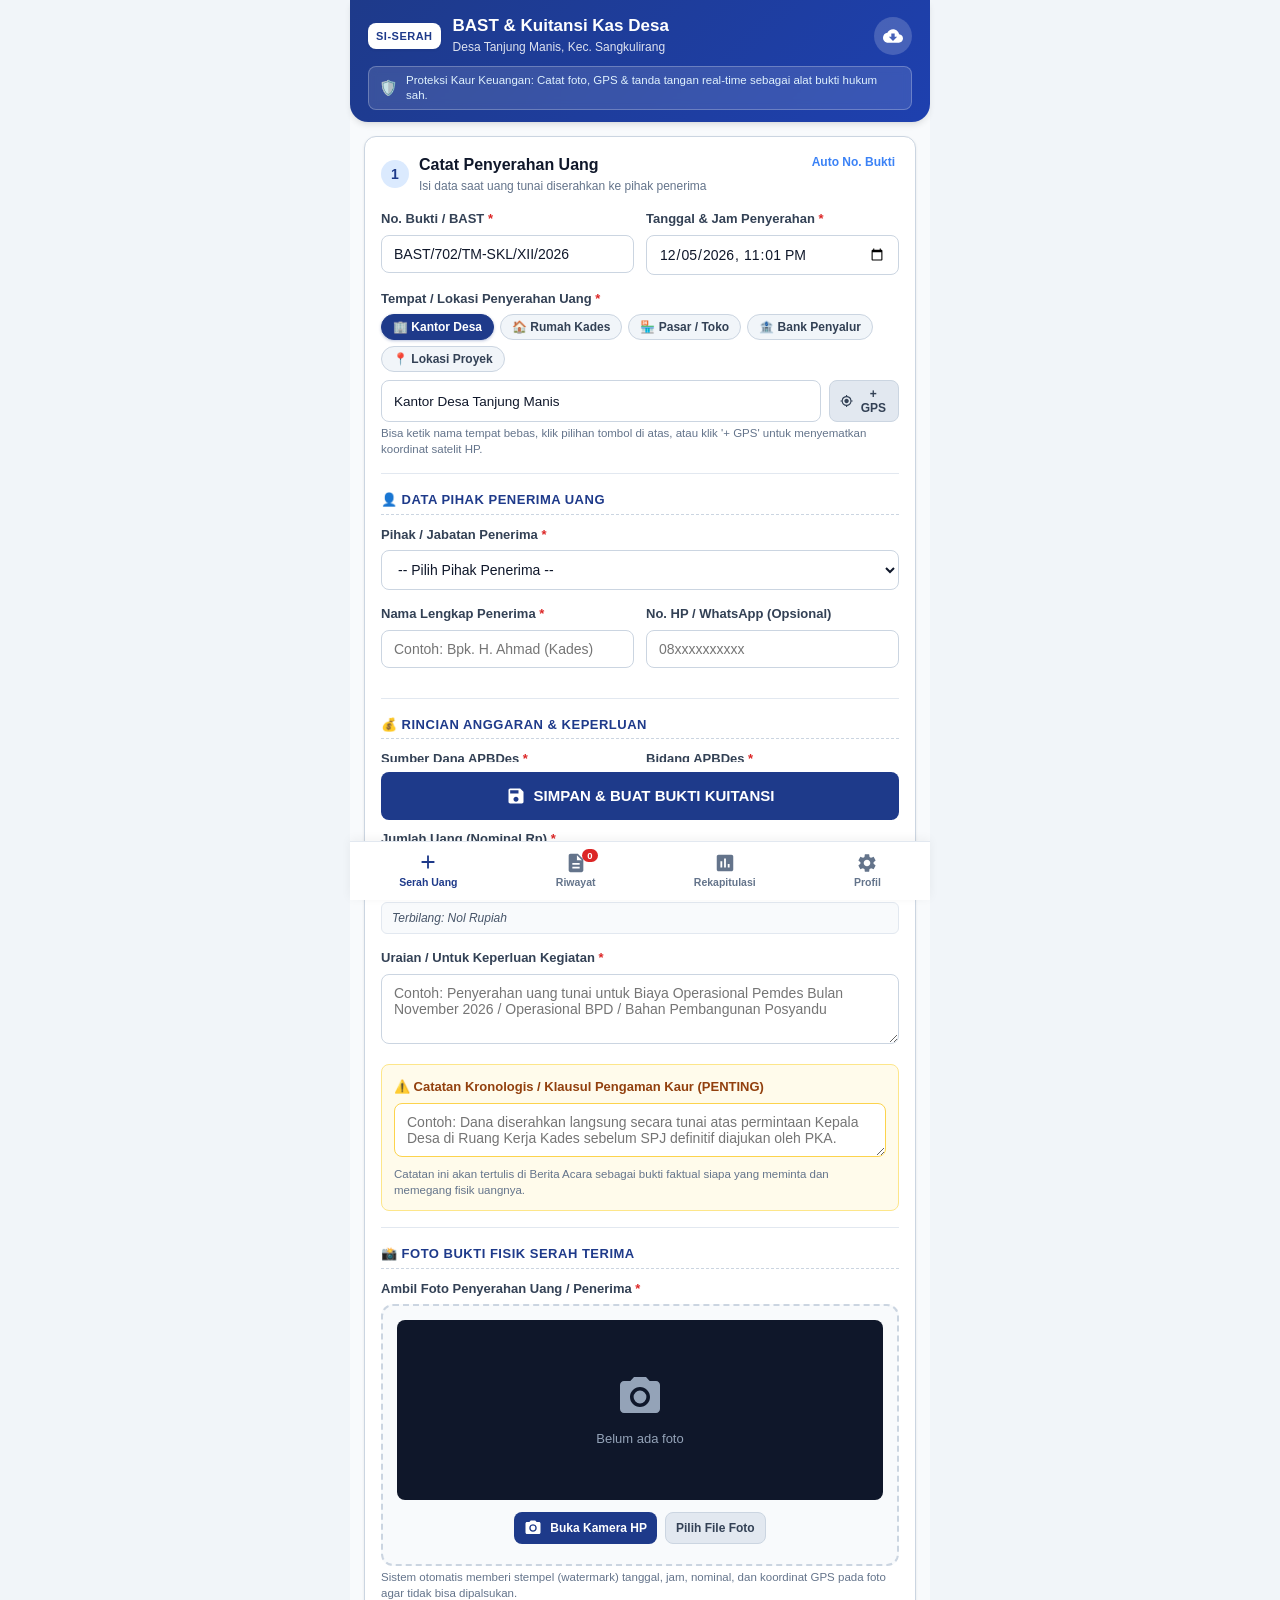
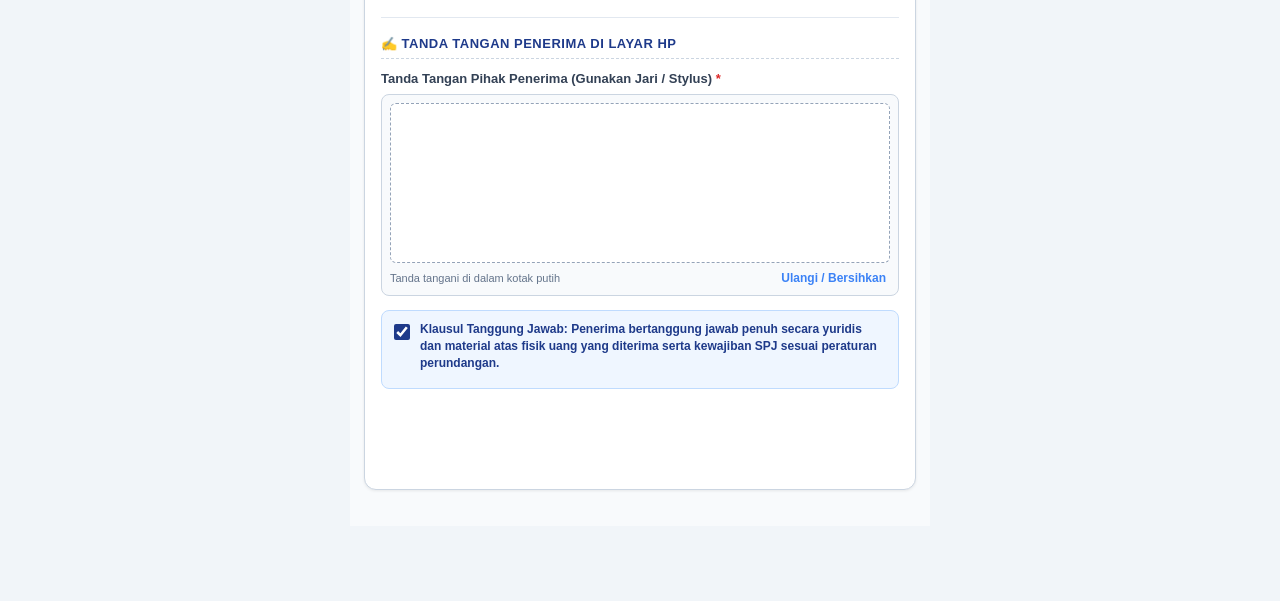
==== commit da08ea6c: "Fix v1.0.3: Jembatan unduh dan buka langsung file Excel & simpan galeri di Android WebView" ====
--- a/android/app/src/main/assets/index.html
+++ b/android/app/src/main/assets/index.html
@@ -306,10 +306,14 @@
               <h2 class="card-title">Rekapitulasi Penerima Dana</h2>
               <p class="card-subtitle">Pemetaan total uang yang diambil Kades, BPD, dan PKA</p>
             </div>
-            <div class="header-tools">
-              <button type="button" id="btnExportExcelAudit" class="btn-success-sm" title="Download Buku Catatan & Rekapitulasi Excel Bergaris Lengkap">
+            <div class="header-tools" style="display: flex; gap: 6px; flex-wrap: wrap;">
+              <button type="button" id="btnExportExcelAudit" class="btn-success-sm" title="Buka dan Simpan Buku Rekapitulasi Excel Bergaris Lengkap">
                 <svg viewBox="0 0 24 24" width="16" height="16" fill="currentColor"><path d="M19 9h-4V3H9v6H5l7 7 7-7zM5 18v2h14v-2H5z"/></svg>
-                Unduh Rekap Excel
+                Unduh / Buka Excel
+              </button>
+              <button type="button" id="btnShareExcelAudit" class="btn-secondary btn-sm" title="Bagikan File Excel ke WhatsApp / Google Drive">
+                <svg viewBox="0 0 24 24" width="16" height="16" fill="currentColor"><path d="M18 16.08c-.76 0-1.44.3-1.96.77L8.91 12.7c.05-.23.09-.46.09-.7s-.04-.47-.09-.7l7.05-4.11c.54.5 1.25.81 2.04.81 1.66 0 3-1.34 3-3s-1.34-3-3-3-3 1.34-3 3c0 .24.04.47.09.7L8.04 9.81C7.5 9.31 6.79 9 6 9c-1.66 0-3 1.34-3 3s1.34 3 3 3c.79 0 1.5-.31 2.04-.81l7.12 4.16c-.05.21-.08.43-.08.65 0 1.61 1.31 2.92 2.92 2.92s2.92-1.31 2.92-2.92c0-1.61-1.31-2.92-2.92-2.92z"/></svg>
+                Bagikan Excel
               </button>
             </div>
           </div>
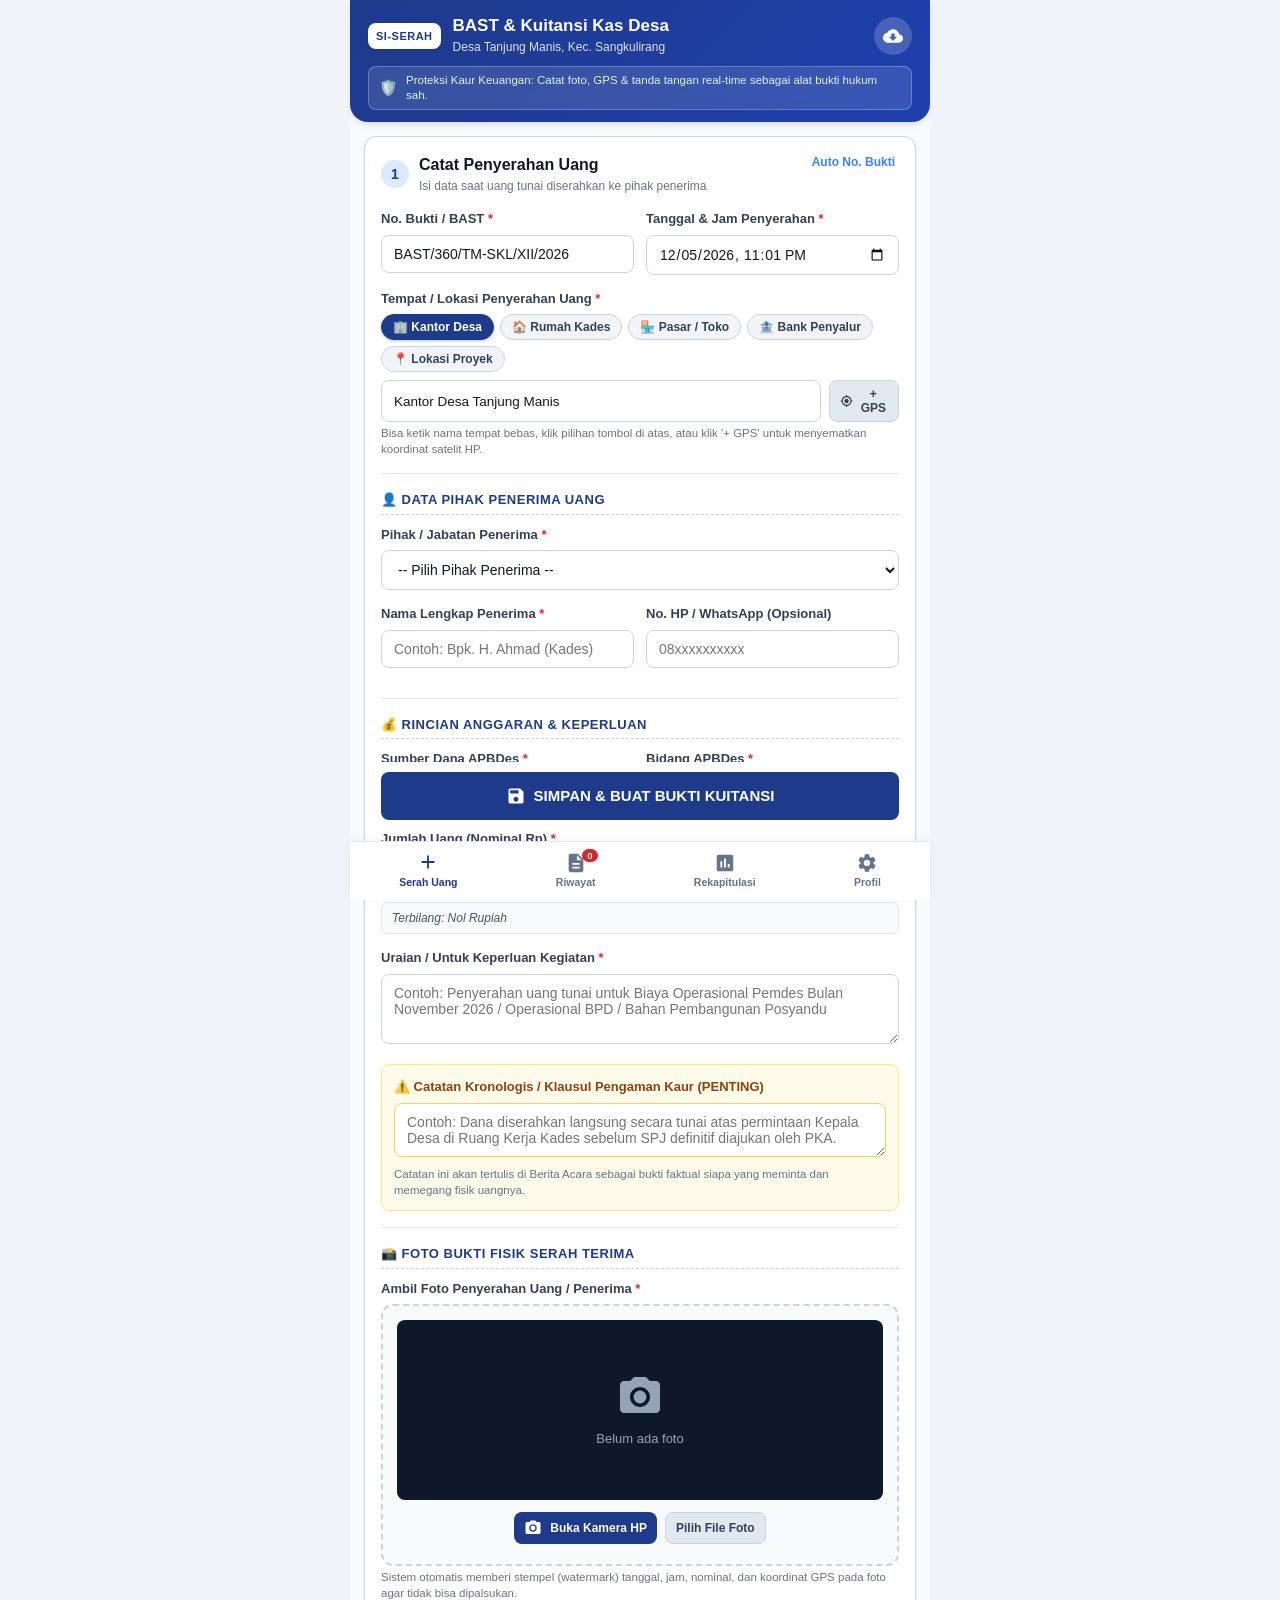
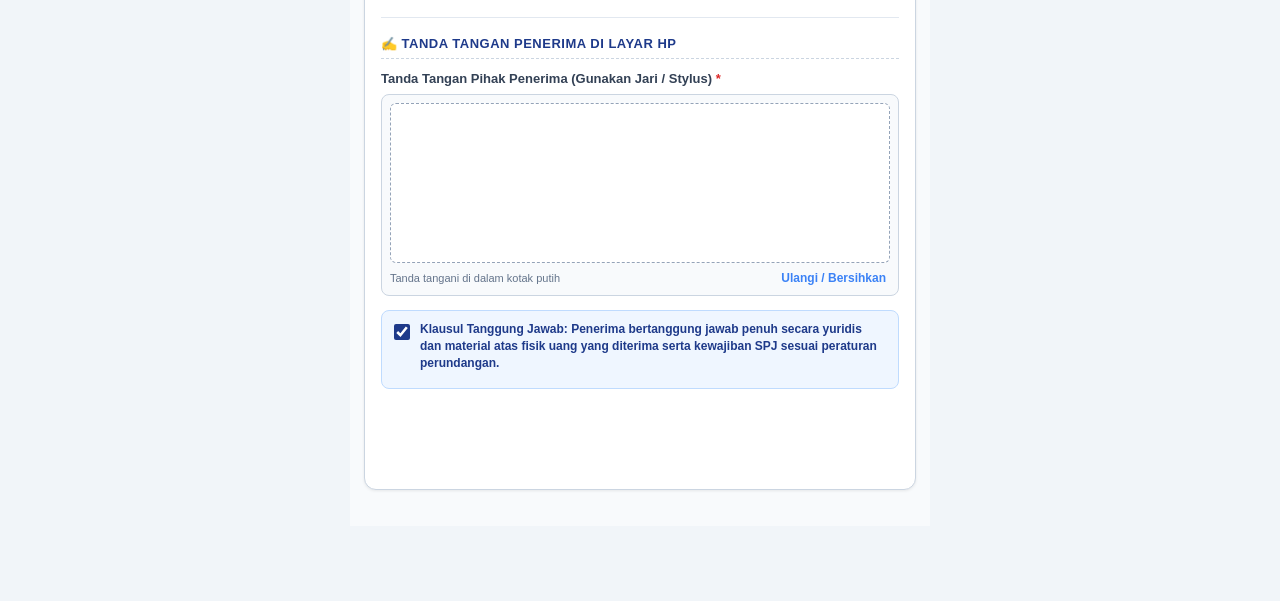
==== commit 137b8f10: "Fix v1.0.4: Ekspor asli OpenXML .xlsx via SheetJS dan pratinjau tabel buku kas di HP" ====
--- a/android/app/src/main/assets/index.html
+++ b/android/app/src/main/assets/index.html
@@ -307,13 +307,17 @@
               <p class="card-subtitle">Pemetaan total uang yang diambil Kades, BPD, dan PKA</p>
             </div>
             <div class="header-tools" style="display: flex; gap: 6px; flex-wrap: wrap;">
-              <button type="button" id="btnExportExcelAudit" class="btn-success-sm" title="Buka dan Simpan Buku Rekapitulasi Excel Bergaris Lengkap">
+              <button type="button" id="btnExportExcelAudit" class="btn-success-sm" title="Download Buku Catatan Kas Format Excel Asli (.xlsx)">
                 <svg viewBox="0 0 24 24" width="16" height="16" fill="currentColor"><path d="M19 9h-4V3H9v6H5l7 7 7-7zM5 18v2h14v-2H5z"/></svg>
-                Unduh / Buka Excel
-              </button>
-              <button type="button" id="btnShareExcelAudit" class="btn-secondary btn-sm" title="Bagikan File Excel ke WhatsApp / Google Drive">
+                Unduh Excel (.xlsx)
+              </button>
+              <button type="button" id="btnExportCsvAudit" class="btn-secondary btn-sm" title="Download Versi Ringan CSV (.csv)">
+                <svg viewBox="0 0 24 24" width="16" height="16" fill="currentColor"><path d="M14 2H6c-1.1 0-1.99.9-1.99 2L4 20c0 1.1.89 2 1.99 2H18c1.1 0 2-.9 2-2V8l-6-6zm2 16H8v-2h8v2zm0-4H8v-2h8v2zm-3-5V3.5L18.5 9H13z"/></svg>
+                Unduh CSV
+              </button>
+              <button type="button" id="btnShareExcelAudit" class="btn-primary btn-sm" title="Bagikan File Excel ke WhatsApp / Google Drive">
                 <svg viewBox="0 0 24 24" width="16" height="16" fill="currentColor"><path d="M18 16.08c-.76 0-1.44.3-1.96.77L8.91 12.7c.05-.23.09-.46.09-.7s-.04-.47-.09-.7l7.05-4.11c.54.5 1.25.81 2.04.81 1.66 0 3-1.34 3-3s-1.34-3-3-3-3 1.34-3 3c0 .24.04.47.09.7L8.04 9.81C7.5 9.31 6.79 9 6 9c-1.66 0-3 1.34-3 3s1.34 3 3 3c.79 0 1.5-.31 2.04-.81l7.12 4.16c-.05.21-.08.43-.08.65 0 1.61 1.31 2.92 2.92 2.92s2.92-1.31 2.92-2.92c0-1.61-1.31-2.92-2.92-2.92z"/></svg>
-                Bagikan Excel
+                Bagikan ke WA
               </button>
             </div>
           </div>
@@ -331,6 +335,14 @@
           </div>
           <div id="rekapBySumberContainer" class="rekap-container">
             <!-- Dynamically populated -->
+          </div>
+
+          <div class="section-title mt-4">
+            <span>📋 Pratinjau Tabel Buku Catatan Kas Desa (Tabel Excel)</span>
+          </div>
+          <p class="card-subtitle mb-2">Tabel di bawah ini sama persis dengan isi file Excel (.xlsx) yang Anda unduh:</p>
+          <div id="rekapTableLiveContainer" class="rekap-table-wrapper" style="overflow-x: auto; background: #ffffff; border-radius: 8px; border: 1px solid var(--border-color); padding: 4px;">
+            <!-- Populated dynamically with full HTML table -->
           </div>
         </div>
       </section>
@@ -594,6 +606,7 @@
     <div id="toast" class="toast hidden"></div>
   </div>
 
+  <script src="xlsx.full.min.js"></script>
   <script src="app.js"></script>
 </body>
 </html>
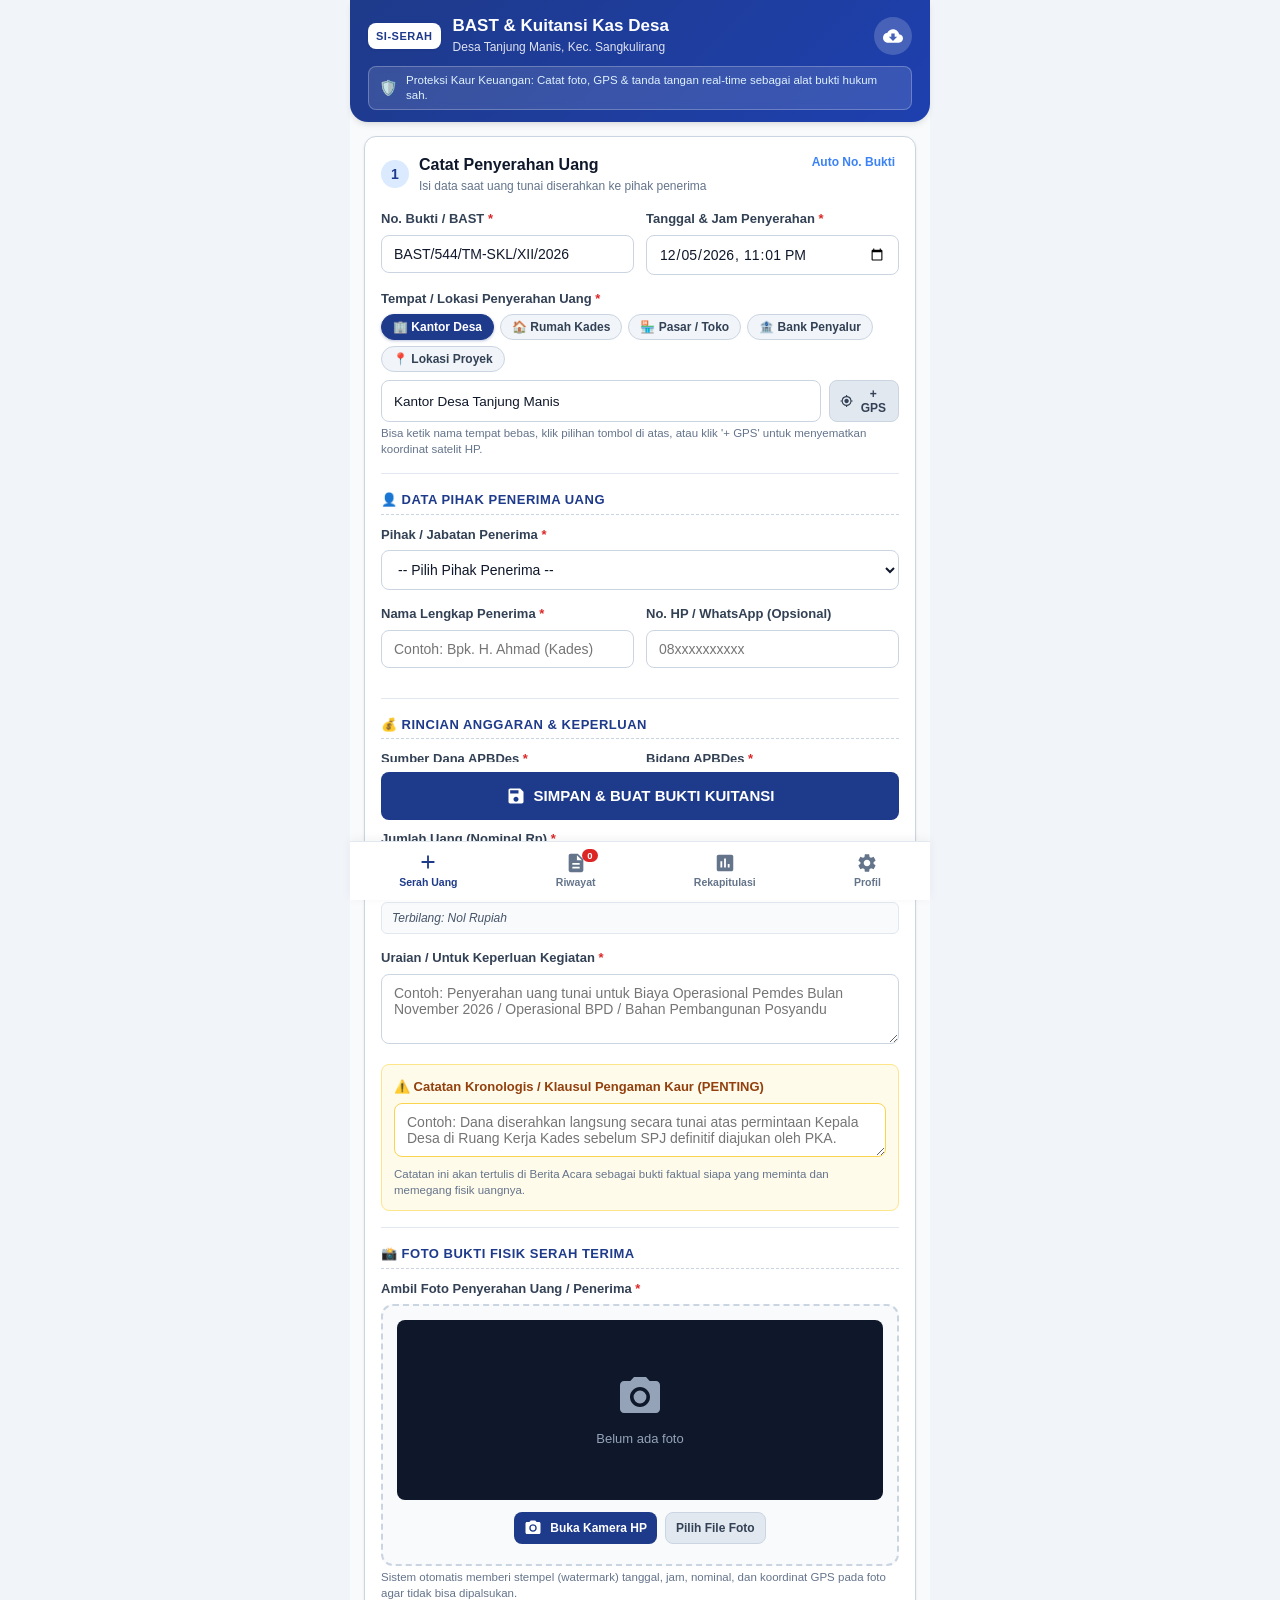
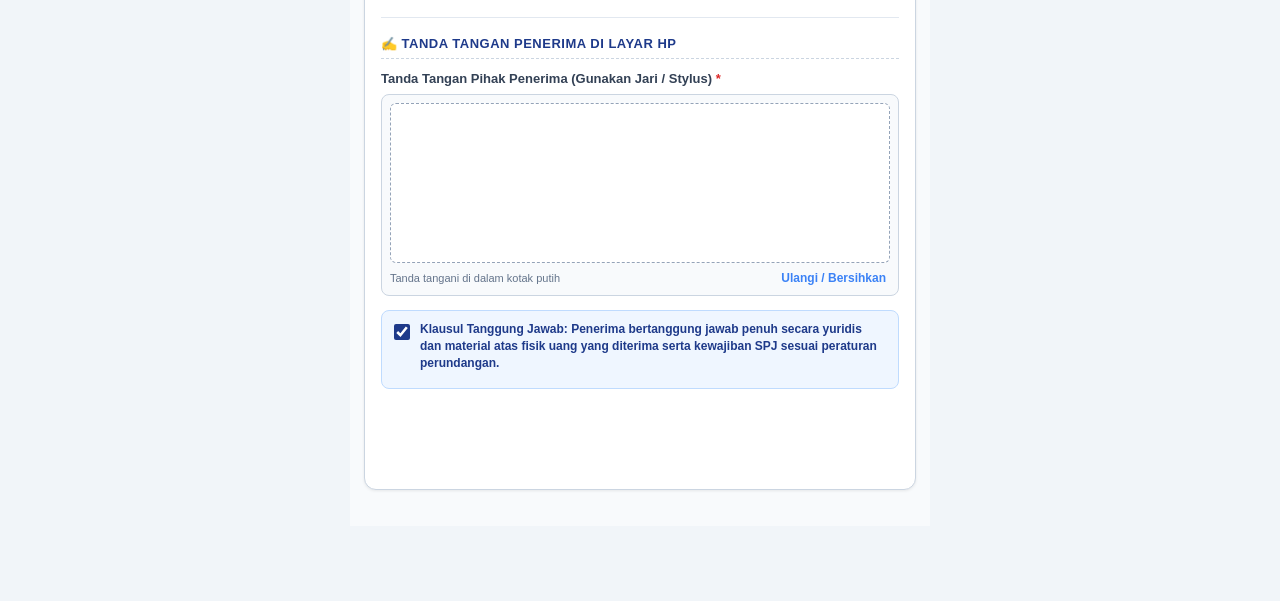
==== commit 261bd68d: "Fix v1.0.5: Format Excel bergaris tabel penuh (all borders) via xlsx-js-style persis pratinjau dan t" ====
--- a/android/app/src/main/assets/index.html
+++ b/android/app/src/main/assets/index.html
@@ -311,13 +311,17 @@
                 <svg viewBox="0 0 24 24" width="16" height="16" fill="currentColor"><path d="M19 9h-4V3H9v6H5l7 7 7-7zM5 18v2h14v-2H5z"/></svg>
                 Unduh Excel (.xlsx)
               </button>
+              <button type="button" id="btnShareExcelAudit" class="btn-primary btn-sm" title="Bagikan File Excel ke WhatsApp / Google Drive">
+                <svg viewBox="0 0 24 24" width="16" height="16" fill="currentColor"><path d="M18 16.08c-.76 0-1.44.3-1.96.77L8.91 12.7c.05-.23.09-.46.09-.7s-.04-.47-.09-.7l7.05-4.11c.54.5 1.25.81 2.04.81 1.66 0 3-1.34 3-3s-1.34-3-3-3-3 1.34-3 3c0 .24.04.47.09.7L8.04 9.81C7.5 9.31 6.79 9 6 9c-1.66 0-3 1.34-3 3s1.34 3 3 3c.79 0 1.5-.31 2.04-.81l7.12 4.16c-.05.21-.08.43-.08.65 0 1.61 1.31 2.92 2.92 2.92s2.92-1.31 2.92-2.92c0-1.61-1.31-2.92-2.92-2.92z"/></svg>
+                Bagikan ke WA
+              </button>
+              <button type="button" id="btnPrintRekapPdf" class="btn-secondary btn-sm" title="Cetak atau Simpan Rekapitulasi ke PDF">
+                <svg viewBox="0 0 24 24" width="16" height="16" fill="currentColor"><path d="M19 8H5c-1.66 0-3 1.34-3 3v6h4v4h12v-4h4v-6c0-1.66-1.34-3-3-3zm-3 11H8v-5h8v5zm3-7c-.55 0-1-.45-1-1s.45-1 1-1 1 .45 1 1-.45 1-1 1zm-1-9H6v4h12V3z"/></svg>
+                Cetak PDF Rekap
+              </button>
               <button type="button" id="btnExportCsvAudit" class="btn-secondary btn-sm" title="Download Versi Ringan CSV (.csv)">
                 <svg viewBox="0 0 24 24" width="16" height="16" fill="currentColor"><path d="M14 2H6c-1.1 0-1.99.9-1.99 2L4 20c0 1.1.89 2 1.99 2H18c1.1 0 2-.9 2-2V8l-6-6zm2 16H8v-2h8v2zm0-4H8v-2h8v2zm-3-5V3.5L18.5 9H13z"/></svg>
                 Unduh CSV
-              </button>
-              <button type="button" id="btnShareExcelAudit" class="btn-primary btn-sm" title="Bagikan File Excel ke WhatsApp / Google Drive">
-                <svg viewBox="0 0 24 24" width="16" height="16" fill="currentColor"><path d="M18 16.08c-.76 0-1.44.3-1.96.77L8.91 12.7c.05-.23.09-.46.09-.7s-.04-.47-.09-.7l7.05-4.11c.54.5 1.25.81 2.04.81 1.66 0 3-1.34 3-3s-1.34-3-3-3-3 1.34-3 3c0 .24.04.47.09.7L8.04 9.81C7.5 9.31 6.79 9 6 9c-1.66 0-3 1.34-3 3s1.34 3 3 3c.79 0 1.5-.31 2.04-.81l7.12 4.16c-.05.21-.08.43-.08.65 0 1.61 1.31 2.92 2.92 2.92s2.92-1.31 2.92-2.92c0-1.61-1.31-2.92-2.92-2.92z"/></svg>
-                Bagikan ke WA
               </button>
             </div>
           </div>
